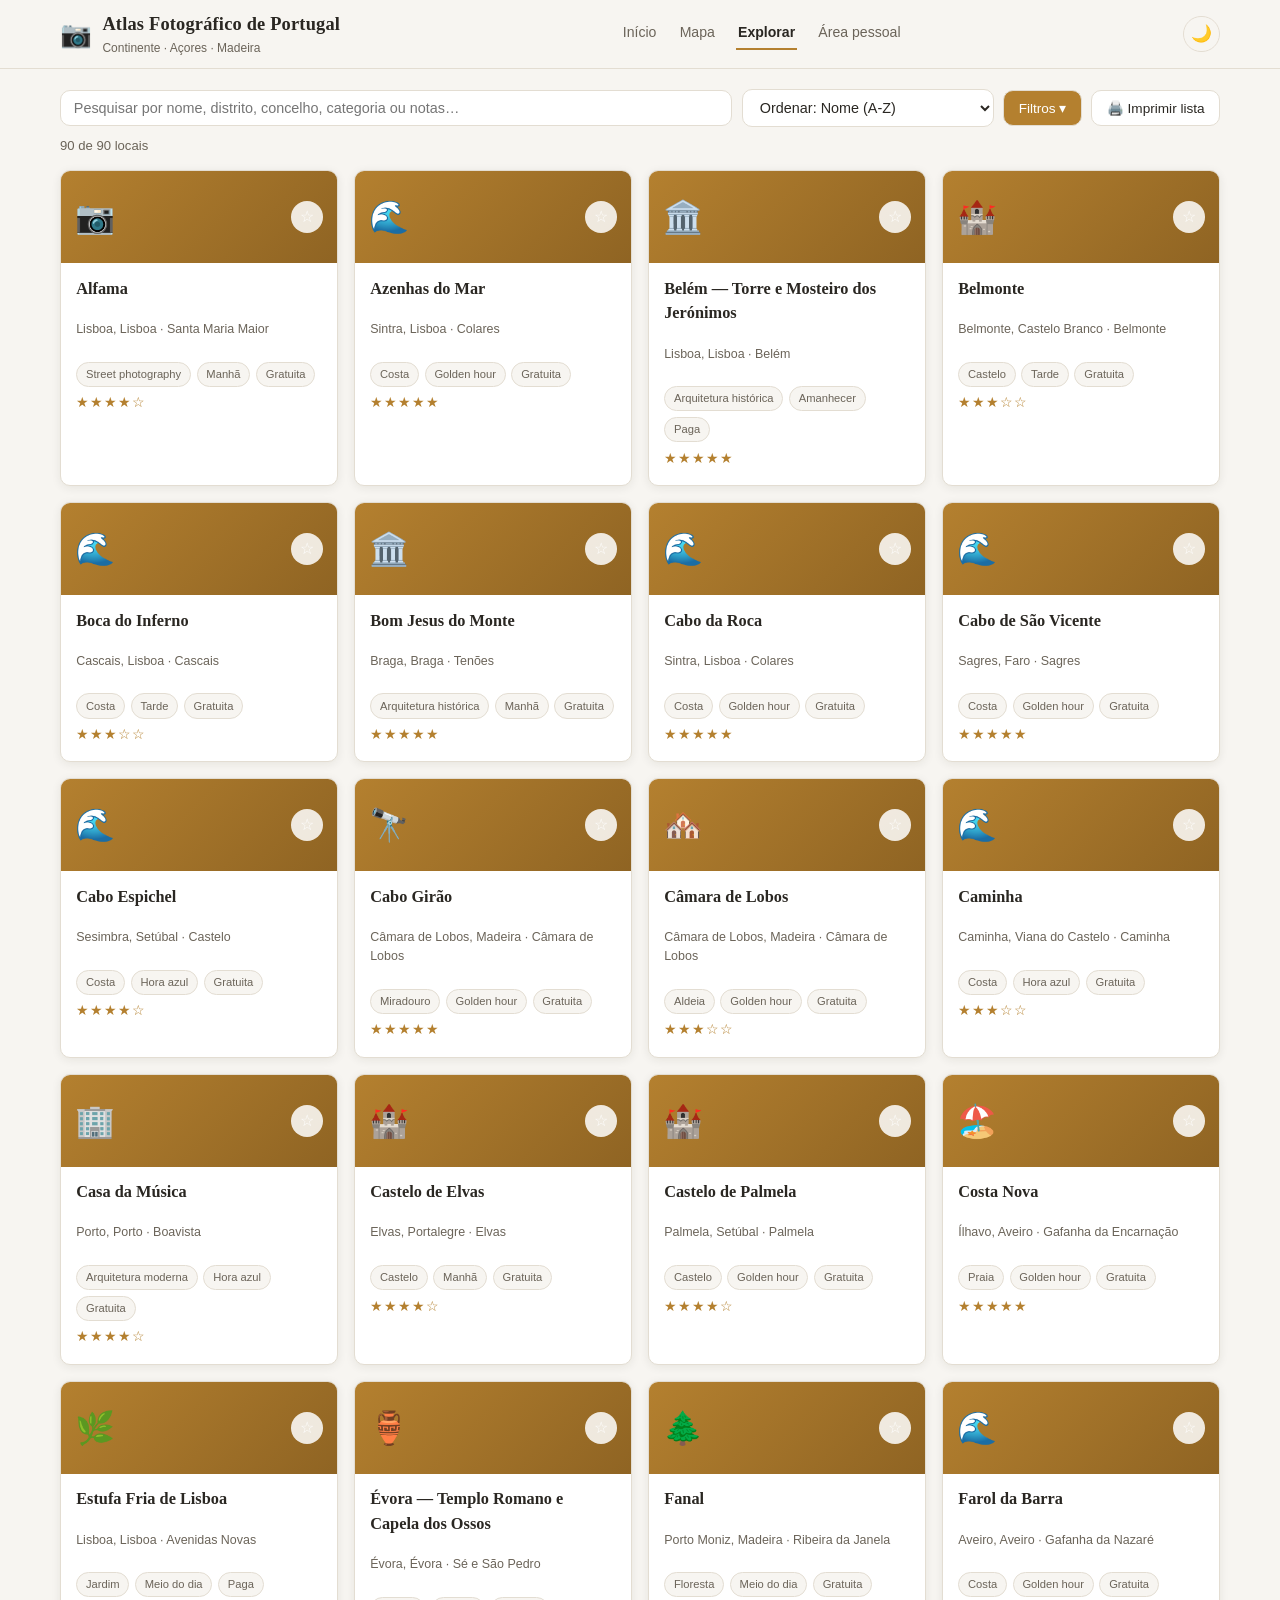
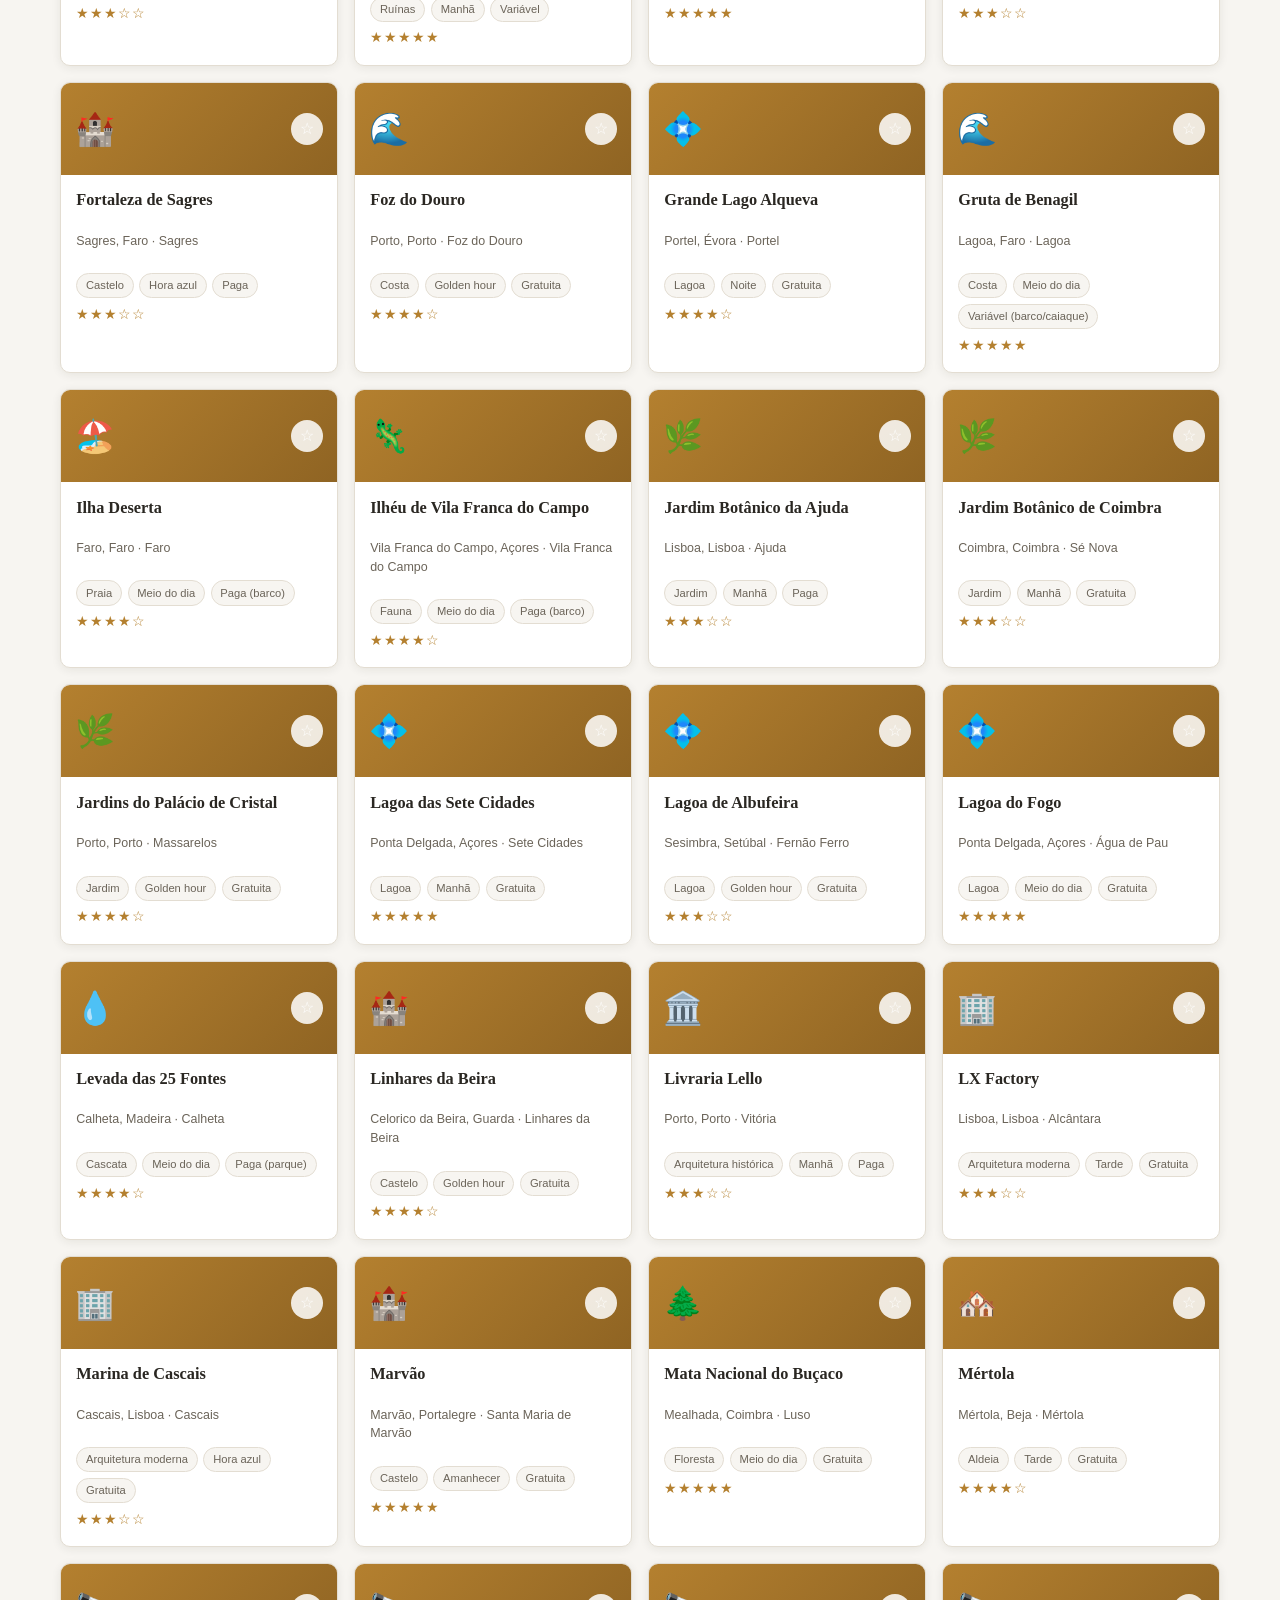
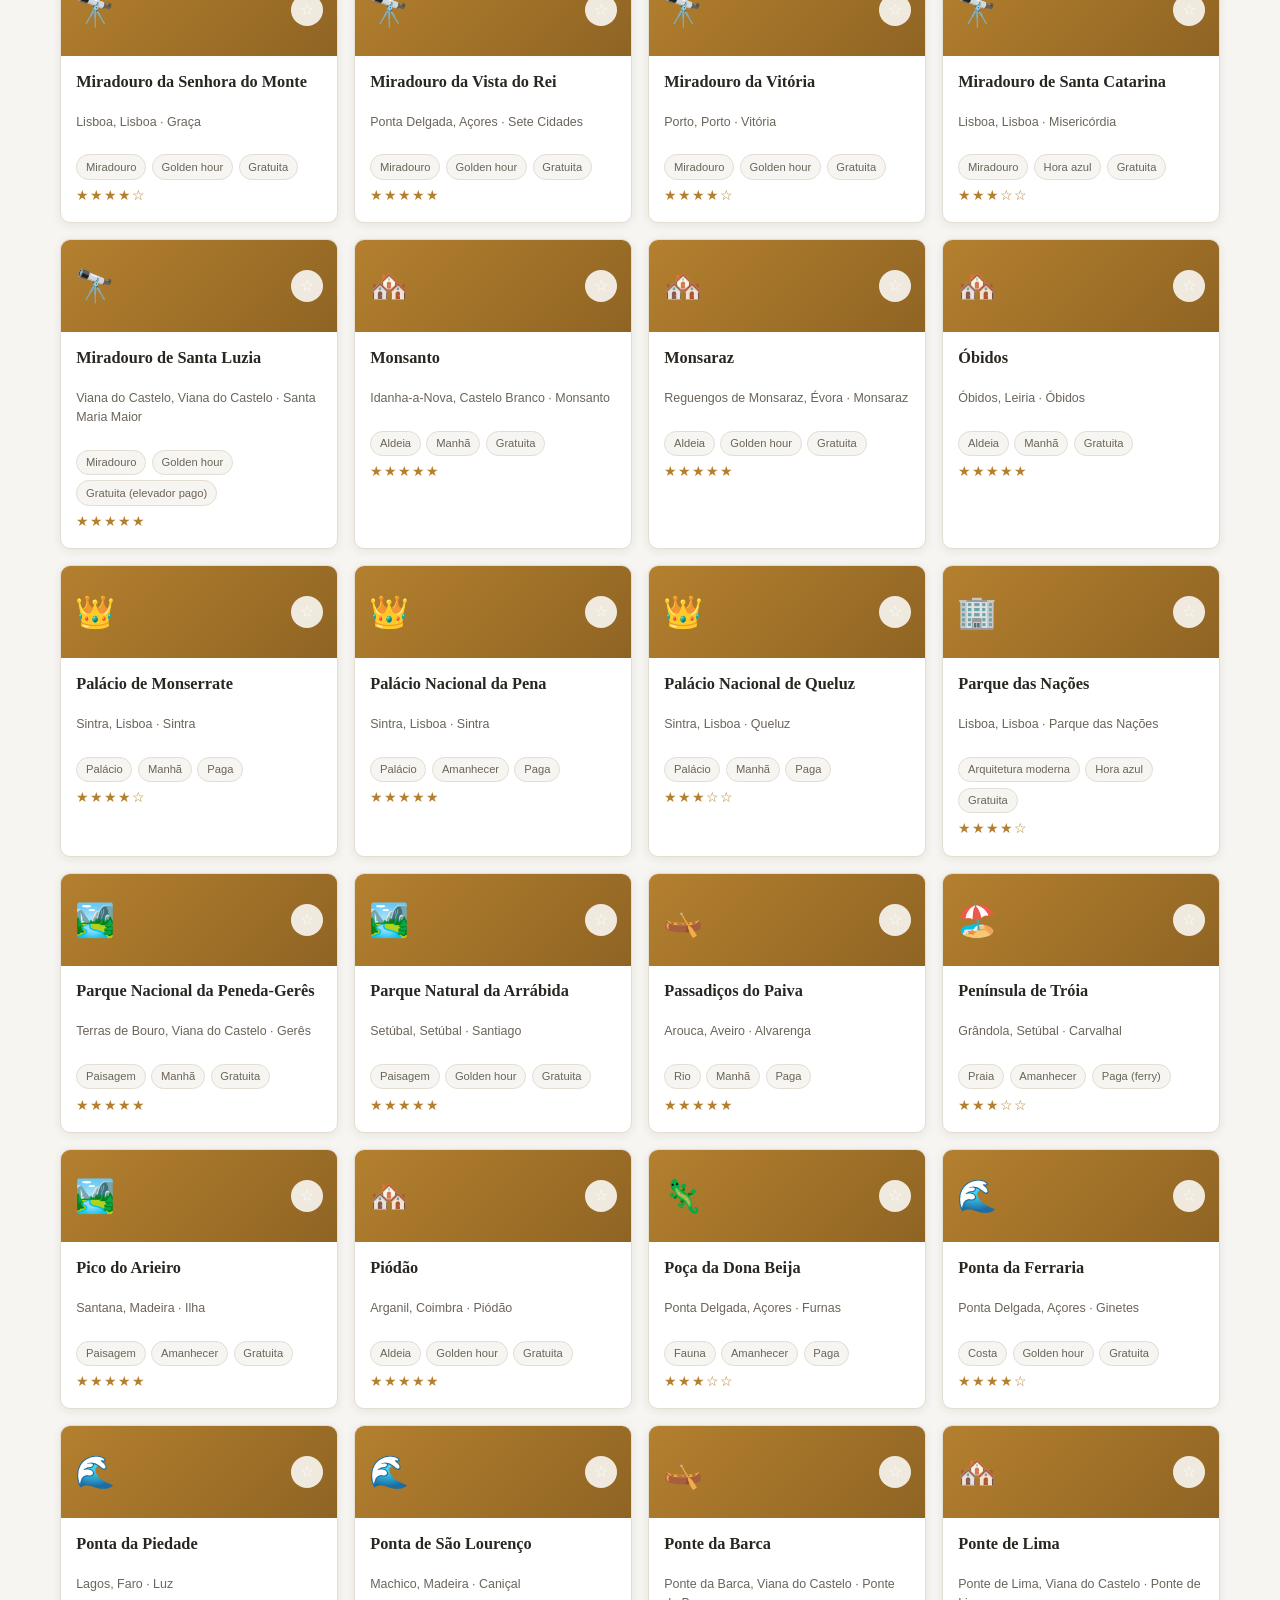
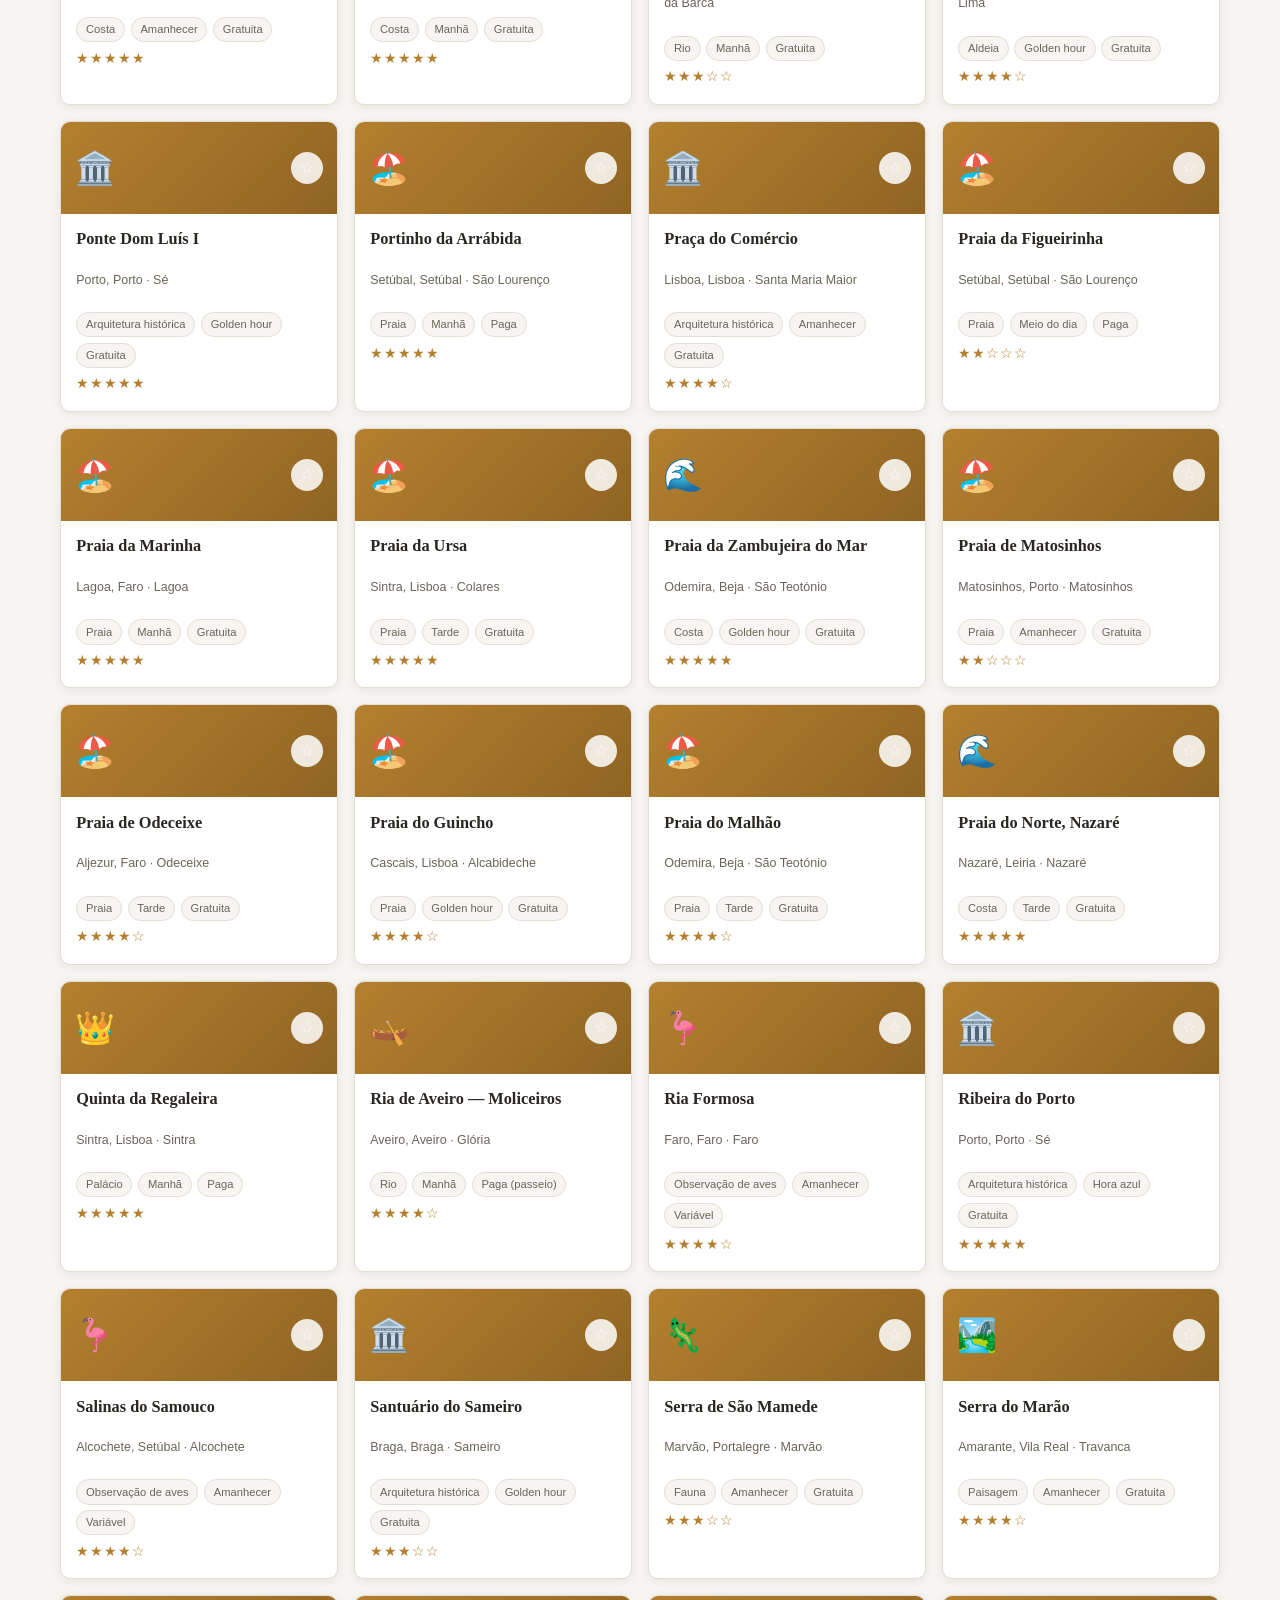
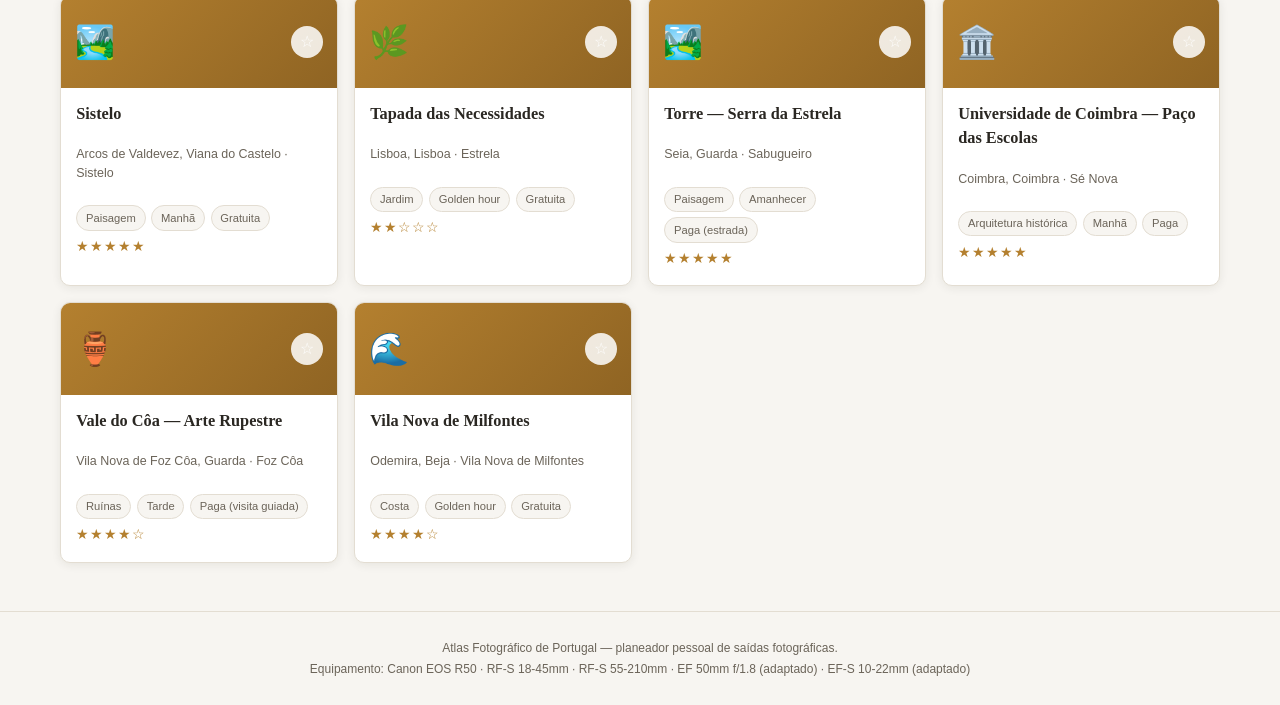
==== explorar.html @ fb4b8c96 "Criar Atlas Fotográfico de Portugal Site estático (HTML/CSS/JS puro) para planear saídas fotográfica" ====
<!DOCTYPE html>
<html lang="pt-PT" data-theme="light">
<head>
<meta charset="UTF-8">
<meta name="viewport" content="width=device-width, initial-scale=1.0">
<title>Atlas Fotográfico de Portugal — Explorar</title>
<link rel="stylesheet" href="styles.css">
</head>
<body>

<a class="skip-link" href="#conteudo">Saltar para o conteúdo</a>

<header class="top-bar">
  <div class="top-bar__inner">
    <a class="brand" href="index.html">
      <span class="brand__icon" aria-hidden="true">📷</span>
      <div class="brand__text">
        <h1>Atlas Fotográfico de Portugal</h1>
        <p>Continente · Açores · Madeira</p>
      </div>
    </a>
    <nav class="main-nav" id="main-nav" aria-label="Navegação principal">
      <a href="index.html">Início</a>
      <a href="mapa.html">Mapa</a>
      <a href="explorar.html" class="is-current">Explorar</a>
      <a href="pessoal.html">Área pessoal</a>
    </nav>
    <div class="top-bar__actions">
      <button id="btn-theme" class="icon-btn" type="button" title="Alternar modo claro/escuro" aria-label="Alternar modo claro/escuro">🌙</button>
      <button id="btn-menu" class="icon-btn hide-desktop" type="button" title="Abrir menu" aria-label="Abrir menu" aria-expanded="false" aria-controls="main-nav">☰</button>
    </div>
  </div>
</header>

<main id="conteudo">
  <section class="toolbar" aria-label="Pesquisa e filtros">
    <div class="toolbar__row">
      <input type="search" id="search-input" class="search-input" placeholder="Pesquisar por nome, distrito, concelho, categoria ou notas…" aria-label="Pesquisar locais">
      <select id="sort-select" class="select" aria-label="Ordenar por">
        <option value="nome">Ordenar: Nome (A-Z)</option>
        <option value="rating">Ordenar: Rating pessoal</option>
        <option value="distrito">Ordenar: Distrito</option>
        <option value="categoria">Ordenar: Categoria</option>
        <option value="interesse">Ordenar: Interesse fotográfico</option>
        <option value="naoVisitados">Ordenar: Não visitados primeiro</option>
      </select>
      <button id="btn-toggle-filters" class="btn" type="button" aria-expanded="false" aria-controls="filters-panel">Filtros ▾</button>
      <button id="btn-print" class="btn btn--ghost" type="button">🖨️ Imprimir lista</button>
    </div>
    <div class="filters-panel" id="filters-panel" hidden></div>
  </section>

  <p class="results-count" id="results-count" aria-live="polite"></p>

  <section class="locations-grid" id="locations-grid" aria-label="Lista de locais fotográficos"></section>
  <p class="empty-state" id="empty-state" hidden>Nenhum local encontrado com os filtros atuais.</p>

  <div id="print-view">
    <h1>Atlas Fotográfico de Portugal — Lista filtrada</h1>
    <table>
      <thead>
        <tr><th>Nome</th><th>Distrito</th><th>Concelho</th><th>Categoria</th><th>Melhor hora</th><th>Interesse</th><th>Visitado</th></tr>
      </thead>
      <tbody id="print-view-body"></tbody>
    </table>
  </div>
</main>

<footer class="site-footer">
  <p>Atlas Fotográfico de Portugal — planeador pessoal de saídas fotográficas.</p>
  <p>Equipamento: Canon EOS R50 · RF-S 18-45mm · RF-S 55-210mm · EF 50mm f/1.8 (adaptado) · EF-S 10-22mm (adaptado)</p>
</footer>

<script src="core.js"></script>
<script src="explorar.js"></script>
</body>
</html>
---- styles.css ----
/* ==========================================================================
   Atlas Fotográfico de Portugal — folha de estilos
   ========================================================================== */

:root {
  --bg: #f7f5f1;
  --bg-alt: #ffffff;
  --text: #2a2722;
  --text-muted: #6b6459;
  --border: #e3ddd2;
  --accent: #b4802f;
  --accent-dark: #8f6423;
  --accent-contrast: #ffffff;
  --danger: #a4402f;
  --shadow: 0 2px 10px rgba(40, 32, 15, 0.08);
  --shadow-lg: 0 12px 32px rgba(40, 32, 15, 0.18);
  --radius: 10px;
  --font-body: -apple-system, BlinkMacSystemFont, "Segoe UI", Roboto, Helvetica, Arial, sans-serif;
  --font-heading: Georgia, "Times New Roman", serif;
}

[data-theme="dark"] {
  --bg: #17150f;
  --bg-alt: #221f18;
  --text: #ece7db;
  --text-muted: #a99f8b;
  --border: #35301f;
  --accent: #d6a24a;
  --accent-dark: #e8b862;
  --accent-contrast: #17150f;
  --danger: #d97a63;
  --shadow: 0 2px 10px rgba(0, 0, 0, 0.35);
  --shadow-lg: 0 16px 40px rgba(0, 0, 0, 0.5);
}

* { box-sizing: border-box; }

html, body {
  margin: 0;
  padding: 0;
}

body {
  background: var(--bg);
  color: var(--text);
  font-family: var(--font-body);
  line-height: 1.5;
  -webkit-font-smoothing: antialiased;
}

h1, h2, h3 { font-family: var(--font-heading); font-weight: 600; margin: 0; }

.skip-link {
  position: absolute;
  left: -9999px;
  top: 0;
  background: var(--accent);
  color: var(--accent-contrast);
  padding: 0.6rem 1rem;
  z-index: 1000;
}
.skip-link:focus { left: 0; }

/* ---------- Top bar ---------- */
.top-bar {
  position: sticky;
  top: 0;
  z-index: 50;
  background: rgba(247, 245, 241, 0.92);
  backdrop-filter: saturate(180%) blur(8px);
  border-bottom: 1px solid var(--border);
}
[data-theme="dark"] .top-bar { background: rgba(23, 21, 15, 0.92); }

.top-bar__inner {
  max-width: 1200px;
  margin: 0 auto;
  padding: 0.7rem 1.25rem;
  display: flex;
  align-items: center;
  justify-content: space-between;
  gap: 1rem;
}

.brand { display: flex; align-items: center; gap: 0.65rem; text-decoration: none; color: inherit; }
.brand__icon { font-size: 1.6rem; }
.brand__text h1 { font-size: 1.15rem; letter-spacing: 0.01em; }
.brand__text p { margin: 0; font-size: 0.75rem; color: var(--text-muted); }

.main-nav { display: flex; align-items: center; gap: 1.25rem; }
.main-nav a {
  font-size: 0.88rem;
  color: var(--text-muted);
  text-decoration: none;
  padding: 0.3rem 0.1rem;
  border-bottom: 2px solid transparent;
}
.main-nav a:hover { color: var(--text); }
.main-nav a.is-current { color: var(--text); font-weight: 600; border-bottom-color: var(--accent); }

.top-bar__actions { display: flex; align-items: center; gap: 0.5rem; }

.icon-btn {
  background: transparent;
  border: 1px solid var(--border);
  border-radius: 50%;
  width: 2.3rem;
  height: 2.3rem;
  font-size: 1.05rem;
  cursor: pointer;
  display: inline-flex;
  align-items: center;
  justify-content: center;
  color: var(--text);
  transition: background 0.15s ease, transform 0.1s ease;
}
.icon-btn:hover { background: var(--bg-alt); }
.icon-btn:active { transform: scale(0.94); }

/* ---------- Layout ---------- */
main {
  max-width: 1200px;
  margin: 0 auto;
  padding: 1.25rem 1.25rem 3rem;
}

/* ---------- Dashboard ---------- */
.dashboard { margin-bottom: 1.75rem; }

.stat-cards {
  display: grid;
  grid-template-columns: repeat(4, 1fr);
  gap: 0.9rem;
  margin-bottom: 1rem;
}

.stat-card {
  background: var(--bg-alt);
  border: 1px solid var(--border);
  border-radius: var(--radius);
  box-shadow: var(--shadow);
  padding: 1rem 1.1rem;
  display: flex;
  flex-direction: column;
  gap: 0.2rem;
}
.stat-card__value { font-family: var(--font-heading); font-size: 1.9rem; color: var(--accent); line-height: 1; }
.stat-card__label { font-size: 0.8rem; color: var(--text-muted); }

.stat-card--progress .progress-bar {
  margin-top: 0.4rem;
  height: 6px;
  border-radius: 4px;
  background: var(--border);
  overflow: hidden;
}
.progress-bar__fill {
  height: 100%;
  background: var(--accent);
  width: 0%;
  transition: width 0.3s ease;
}

.breakdown-grid {
  display: grid;
  grid-template-columns: 1fr 1fr;
  gap: 0.9rem;
}

.breakdown {
  background: var(--bg-alt);
  border: 1px solid var(--border);
  border-radius: var(--radius);
  box-shadow: var(--shadow);
  padding: 1rem 1.1rem;
}
.breakdown h2 { font-size: 0.95rem; margin-bottom: 0.6rem; }
.breakdown__list {
  list-style: none;
  margin: 0;
  padding: 0;
  display: flex;
  flex-wrap: wrap;
  gap: 0.4rem;
}
.breakdown__list li {
  font-size: 0.78rem;
  background: var(--bg);
  border: 1px solid var(--border);
  border-radius: 999px;
  padding: 0.25rem 0.65rem;
  color: var(--text-muted);
}
.breakdown__list li strong { color: var(--text); }

/* ---------- Toolbar ---------- */
.toolbar { margin-bottom: 0.5rem; }

.toolbar__row {
  display: flex;
  flex-wrap: wrap;
  gap: 0.6rem;
  margin-bottom: 0.6rem;
  align-items: center;
}

.search-input, .select {
  font-family: var(--font-body);
  font-size: 0.9rem;
  padding: 0.55rem 0.8rem;
  border: 1px solid var(--border);
  border-radius: var(--radius);
  background: var(--bg-alt);
  color: var(--text);
}
.search-input { flex: 1 1 260px; min-width: 200px; }
.select { flex: 0 1 auto; }

.btn {
  font-family: var(--font-body);
  font-size: 0.85rem;
  padding: 0.55rem 0.9rem;
  border-radius: var(--radius);
  border: 1px solid var(--border);
  background: var(--accent);
  color: var(--accent-contrast);
  cursor: pointer;
  white-space: nowrap;
  transition: filter 0.15s ease, transform 0.1s ease;
}
.btn:hover { filter: brightness(1.06); }
.btn:active { transform: scale(0.98); }

.btn--ghost {
  background: var(--bg-alt);
  color: var(--text);
}
.btn--danger {
  background: var(--bg-alt);
  color: var(--danger);
  border-color: var(--danger);
}
.btn.is-active {
  background: var(--accent);
  color: var(--accent-contrast);
  border-color: var(--accent-dark);
}

.file-btn { display: inline-flex; align-items: center; }

.filters-panel[hidden] {
  display: none;
}

.filters-panel {
  display: grid;
  grid-template-columns: repeat(auto-fill, minmax(180px, 1fr));
  gap: 0.7rem;
  background: var(--bg-alt);
  border: 1px solid var(--border);
  border-radius: var(--radius);
  padding: 1rem;
  margin-bottom: 0.75rem;
  box-shadow: var(--shadow);
}

.filter-field { display: flex; flex-direction: column; gap: 0.3rem; }
.filter-field label { font-size: 0.72rem; color: var(--text-muted); text-transform: uppercase; letter-spacing: 0.03em; }
.filter-field select { width: 100%; }
.filter-field--checkbox { justify-content: flex-end; }
.filter-field--checkbox label { display: flex; align-items: center; gap: 0.4rem; text-transform: none; font-size: 0.85rem; color: var(--text); }
.filter-field--action { justify-content: flex-end; }

.results-count {
  font-size: 0.82rem;
  color: var(--text-muted);
  margin: 0.4rem 0 0.9rem;
}

/* ---------- Grid de locais ---------- */
.locations-grid {
  display: grid;
  grid-template-columns: repeat(auto-fill, minmax(270px, 1fr));
  gap: 1rem;
}

.location-card {
  background: var(--bg-alt);
  border: 1px solid var(--border);
  border-radius: var(--radius);
  box-shadow: var(--shadow);
  overflow: hidden;
  display: flex;
  flex-direction: column;
  transition: transform 0.15s ease, box-shadow 0.15s ease;
}
.location-card:hover { transform: translateY(-3px); box-shadow: var(--shadow-lg); }

.location-card__link {
  display: flex;
  flex-direction: column;
  flex: 1;
  color: inherit;
  text-decoration: none;
}

.locations-grid--single { grid-template-columns: minmax(270px, 360px); }

.location-card__banner {
  height: 92px;
  display: flex;
  align-items: center;
  justify-content: space-between;
  padding: 0.7rem 0.9rem;
  font-size: 2rem;
  background: linear-gradient(135deg, var(--accent) 0%, var(--accent-dark) 100%);
  color: #fff;
  position: relative;
}
.location-card__toggle {
  background: rgba(255,255,255,0.85);
  border: none;
  border-radius: 50%;
  width: 2rem;
  height: 2rem;
  font-size: 1rem;
  cursor: pointer;
  display: flex;
  align-items: center;
  justify-content: center;
}
.location-card__toggle.is-active { background: #fff; }

.location-card__body { padding: 0.85rem 0.95rem 1rem; display: flex; flex-direction: column; gap: 0.4rem; flex: 1; }
.location-card__title { font-size: 1.02rem; font-family: var(--font-heading); }
.location-card__place { font-size: 0.78rem; color: var(--text-muted); }

.badge-row { display: flex; flex-wrap: wrap; gap: 0.35rem; margin-top: 0.25rem; }
.badge {
  font-size: 0.7rem;
  padding: 0.2rem 0.55rem;
  border-radius: 999px;
  background: var(--bg);
  border: 1px solid var(--border);
  color: var(--text-muted);
}
.badge--visited { color: #2f7a4d; border-color: #2f7a4d55; }

.stars { color: var(--accent); letter-spacing: 1px; font-size: 0.85rem; }

.empty-state {
  text-align: center;
  color: var(--text-muted);
  padding: 3rem 1rem;
  font-size: 0.95rem;
}

/* ---------- Footer ---------- */
.site-footer {
  border-top: 1px solid var(--border);
  padding: 1.5rem 1.25rem;
  text-align: center;
  font-size: 0.75rem;
  color: var(--text-muted);
}
.site-footer p { margin: 0.2rem 0; }

/* ---------- Página de local ---------- */
.back-link {
  display: inline-block;
  margin-bottom: 1rem;
  font-size: 0.85rem;
  color: var(--text-muted);
  text-decoration: none;
}
.back-link:hover { color: var(--text); }

.local-page {
  max-width: 720px;
  margin: 0 auto;
  background: var(--bg-alt);
  border: 1px solid var(--border);
  border-radius: var(--radius);
  box-shadow: var(--shadow);
  padding: 1.5rem 1.6rem 1.8rem;
}

#mini-map {
  height: 260px;
  border-radius: var(--radius);
  overflow: hidden;
  border: 1px solid var(--border);
}

.detail-header__banner {
  height: 110px;
  border-radius: var(--radius);
  background: linear-gradient(135deg, var(--accent) 0%, var(--accent-dark) 100%);
  display: flex;
  align-items: center;
  justify-content: center;
  font-size: 2.6rem;
  color: #fff;
  margin-bottom: 1rem;
}

.detail-title { font-size: 1.4rem; margin-bottom: 0.15rem; }
.detail-subtitle { color: var(--text-muted); font-size: 0.85rem; margin-bottom: 0.75rem; }

.detail-actions { display: flex; flex-wrap: wrap; gap: 0.5rem; margin: 0.75rem 0 1.1rem; }

.detail-section { margin-bottom: 1.1rem; }
.detail-section h3 {
  font-size: 0.72rem;
  text-transform: uppercase;
  letter-spacing: 0.05em;
  color: var(--text-muted);
  margin-bottom: 0.35rem;
}
.detail-section p { margin: 0; font-size: 0.92rem; }

.detail-grid {
  display: grid;
  grid-template-columns: 1fr 1fr;
  gap: 0.6rem 1rem;
}
.detail-grid .detail-item { font-size: 0.85rem; }
.detail-grid .detail-item span { display: block; color: var(--text-muted); font-size: 0.7rem; text-transform: uppercase; letter-spacing: 0.04em; }

.rating-picker { display: inline-flex; gap: 0.15rem; font-size: 1.3rem; cursor: pointer; }
.rating-picker__star { color: var(--border); }
.rating-picker__star.is-filled { color: var(--accent); }

textarea.personal-notes {
  width: 100%;
  min-height: 90px;
  font-family: var(--font-body);
  font-size: 0.88rem;
  padding: 0.6rem 0.7rem;
  border: 1px solid var(--border);
  border-radius: var(--radius);
  background: var(--bg);
  color: var(--text);
  resize: vertical;
}

.maps-link {
  display: inline-flex;
  align-items: center;
  gap: 0.35rem;
  color: var(--accent-dark);
  font-weight: 600;
  text-decoration: none;
  font-size: 0.88rem;
}
.maps-link:hover { text-decoration: underline; }

/* ---------- Sugestões (Dashboard) ---------- */
.suggestions { margin-bottom: 2rem; }
.suggestions__header {
  display: flex;
  align-items: center;
  justify-content: space-between;
  flex-wrap: wrap;
  gap: 0.6rem;
  margin-bottom: 1rem;
}
.suggestions__actions { display: flex; gap: 0.6rem; flex-wrap: wrap; }
.suggestion-block { margin-bottom: 1.5rem; }
.suggestion-block h3 {
  font-size: 0.85rem;
  text-transform: uppercase;
  letter-spacing: 0.04em;
  color: var(--text-muted);
  margin-bottom: 0.6rem;
}
.suggestion-block__meta { text-transform: none; letter-spacing: 0; font-weight: 400; }

/* ---------- Mapa ---------- */
.map-jump { display: flex; align-items: center; gap: 0.4rem; flex-wrap: wrap; }
.map-jump__label { font-size: 0.8rem; color: var(--text-muted); margin-right: 0.2rem; }

.map-wrap { position: relative; }
#map {
  height: 68vh;
  min-height: 420px;
  border-radius: var(--radius);
  border: 1px solid var(--border);
  box-shadow: var(--shadow);
}

.map-legend {
  display: flex;
  gap: 1rem;
  flex-wrap: wrap;
  font-size: 0.78rem;
  color: var(--text-muted);
  margin-top: 0.6rem;
}
.map-legend__dot {
  display: inline-block;
  width: 0.7rem;
  height: 0.7rem;
  border-radius: 50%;
  margin-right: 0.3rem;
  vertical-align: middle;
}
.map-legend__dot--default { background: var(--accent); }
.map-legend__dot--visited { background: #2f7a4d; }
.map-legend__dot--favorite { background: #c0392b; }

.map-marker {
  width: 30px;
  height: 30px;
  border-radius: 50% 50% 50% 0;
  transform: rotate(-45deg);
  background: var(--accent);
  border: 2px solid #fff;
  box-shadow: var(--shadow);
  display: flex;
  align-items: center;
  justify-content: center;
}
.map-marker span { transform: rotate(45deg); font-size: 0.9rem; }
.map-marker--visited { background: #2f7a4d; }
.map-marker--favorite { background: #c0392b; }

.map-popup { min-width: 180px; }
.map-popup p { margin: 0.2rem 0; font-size: 0.82rem; color: var(--text-muted); }
.map-popup__visited { color: #2f7a4d !important; font-weight: 600; }
.map-popup__link { display: inline-block; margin-top: 0.5rem; font-size: 0.8rem; }

/* ---------- Área pessoal ---------- */
.personal-tabs { margin-top: 0.5rem; }
.tab-buttons { display: flex; gap: 0.5rem; margin-bottom: 1rem; }
.tab-btn {
  font-family: var(--font-body);
  font-size: 0.88rem;
  padding: 0.5rem 1rem;
  border-radius: var(--radius);
  border: 1px solid var(--border);
  background: var(--bg-alt);
  color: var(--text-muted);
  cursor: pointer;
}
.tab-btn.is-active { background: var(--accent); color: var(--accent-contrast); border-color: var(--accent-dark); }

/* ---------- Utilitários ---------- */
.hide-desktop { display: none; }

/* Vista de impressão: escondida no ecrã, visível apenas ao imprimir */
#print-view { display: none; }

/* ---------- Responsivo ---------- */
@media (max-width: 900px) {
  .stat-cards { grid-template-columns: repeat(2, 1fr); }
  .breakdown-grid { grid-template-columns: 1fr; }
  .detail-grid { grid-template-columns: 1fr; }
}

@media (max-width: 640px) {
  .brand__text h1 { font-size: 1rem; }
  .brand__text p { display: none; }
  .hide-desktop { display: inline-flex; }

  .main-nav {
    display: none;
    position: absolute;
    top: 100%;
    left: 0;
    right: 0;
    flex-direction: column;
    align-items: stretch;
    gap: 0;
    background: var(--bg-alt);
    border-bottom: 1px solid var(--border);
    box-shadow: var(--shadow);
    padding: 0.5rem 1.25rem;
  }
  .main-nav.is-open { display: flex; }
  .main-nav a { padding: 0.6rem 0; border-bottom: 1px solid var(--border); }
  .main-nav a:last-child { border-bottom: none; }

  .top-bar { position: sticky; }
  .top-bar__inner { position: relative; }

  .filters-panel { grid-template-columns: 1fr 1fr; }
  .locations-grid { grid-template-columns: 1fr; }
  .stat-card__value { font-size: 1.5rem; }
  .local-page { padding: 1.1rem 1.1rem 1.4rem; }
  #map { height: 60vh; min-height: 320px; }
}

/* ---------- Impressão ---------- */
@media print {
  .top-bar, .dashboard, .toolbar, .results-count, .locations-grid,
  .empty-state, .site-footer, .skip-link, .back-link {
    display: none !important;
  }
  #print-view { display: block; }
  #print-view h1 { font-family: var(--font-heading); font-size: 1.3rem; margin-bottom: 0.75rem; }
  #print-view table { width: 100%; border-collapse: collapse; font-size: 0.75rem; }
  #print-view th, #print-view td { border: 1px solid #999; padding: 0.3rem 0.5rem; text-align: left; }
  body { background: #fff; color: #000; }
}
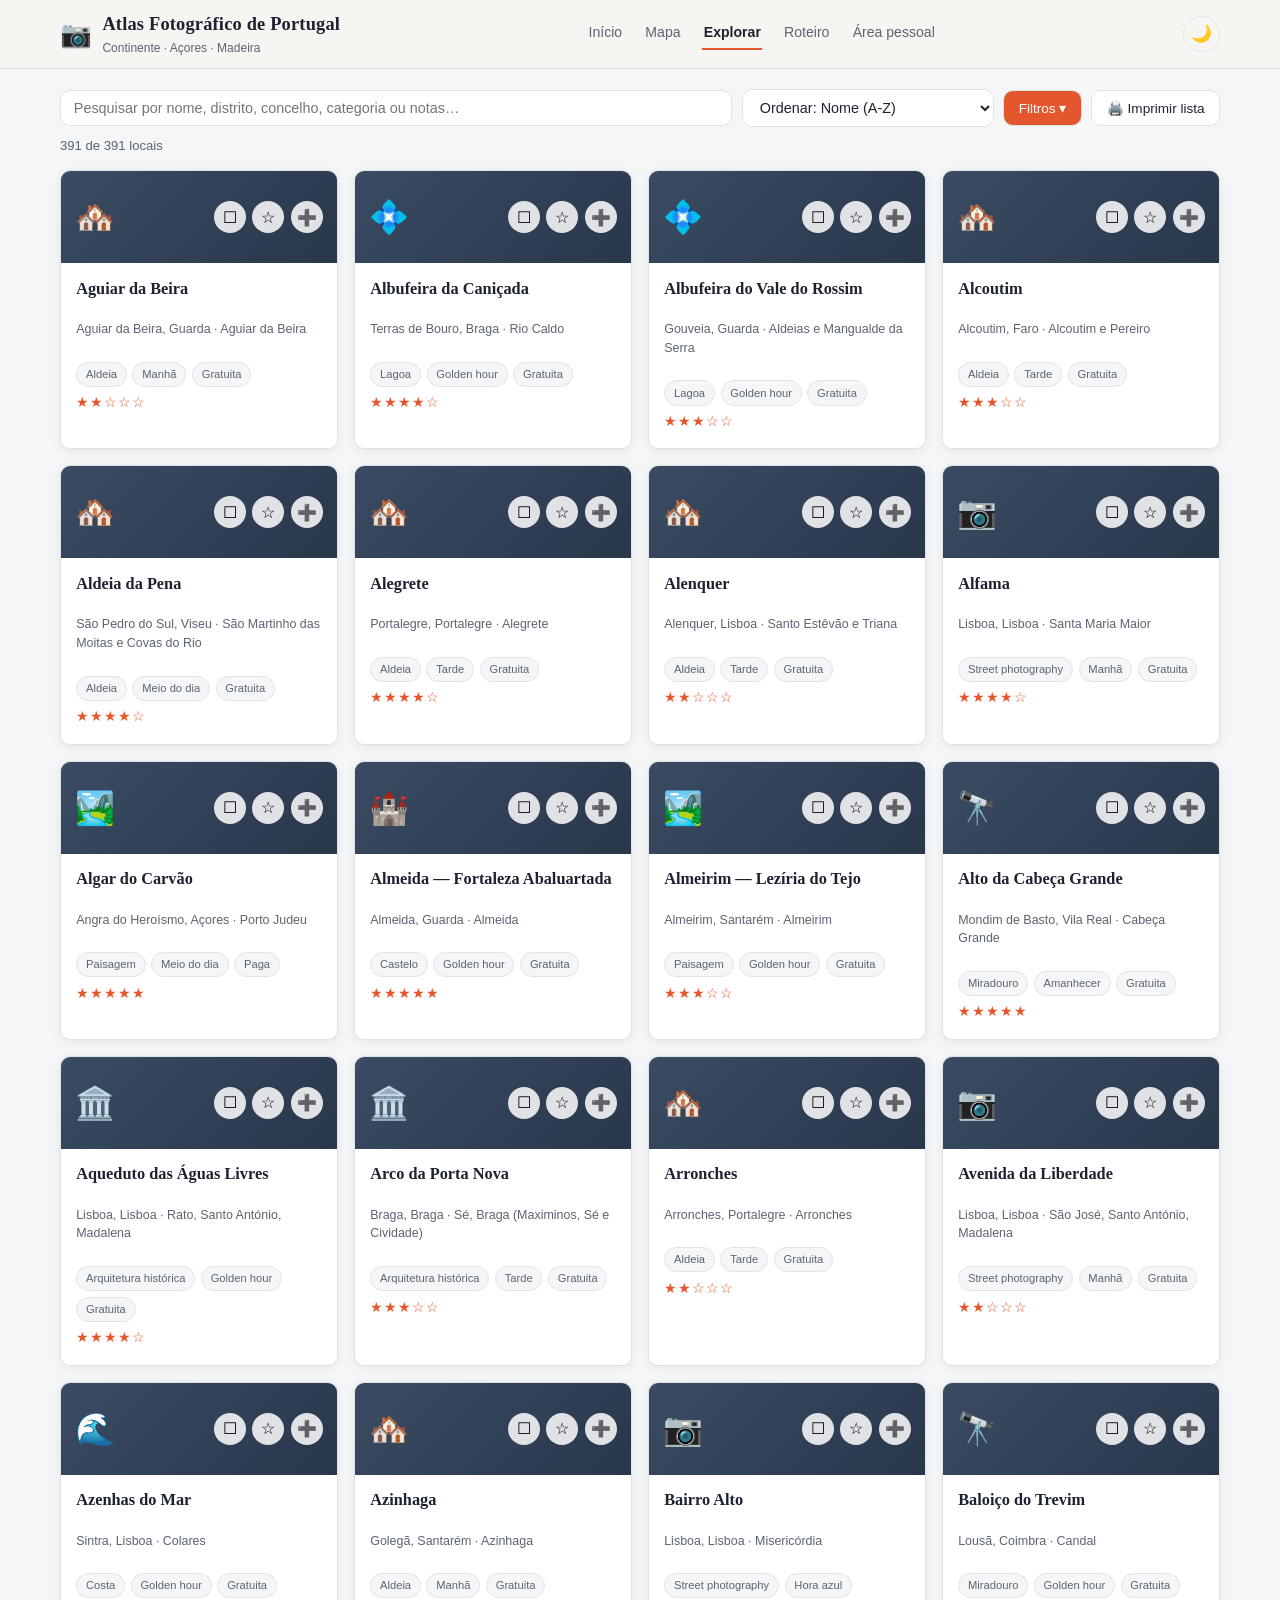
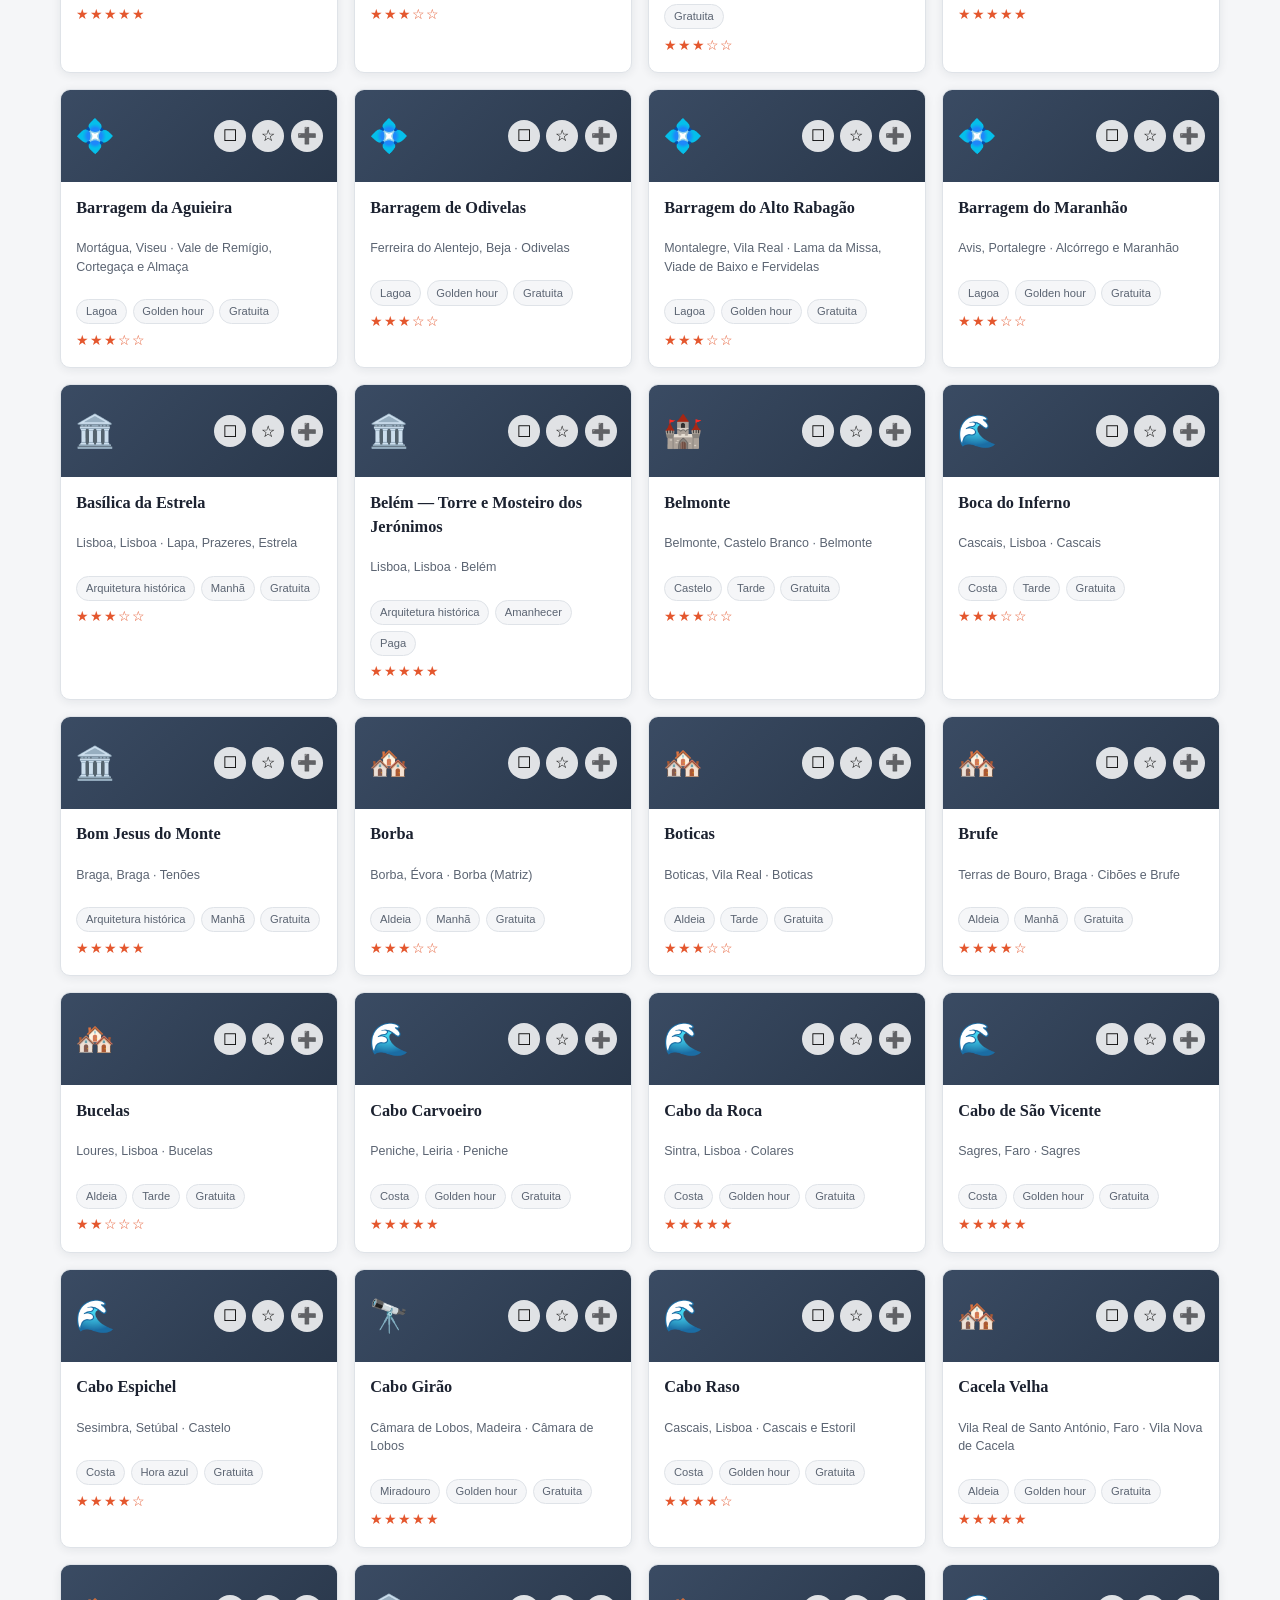
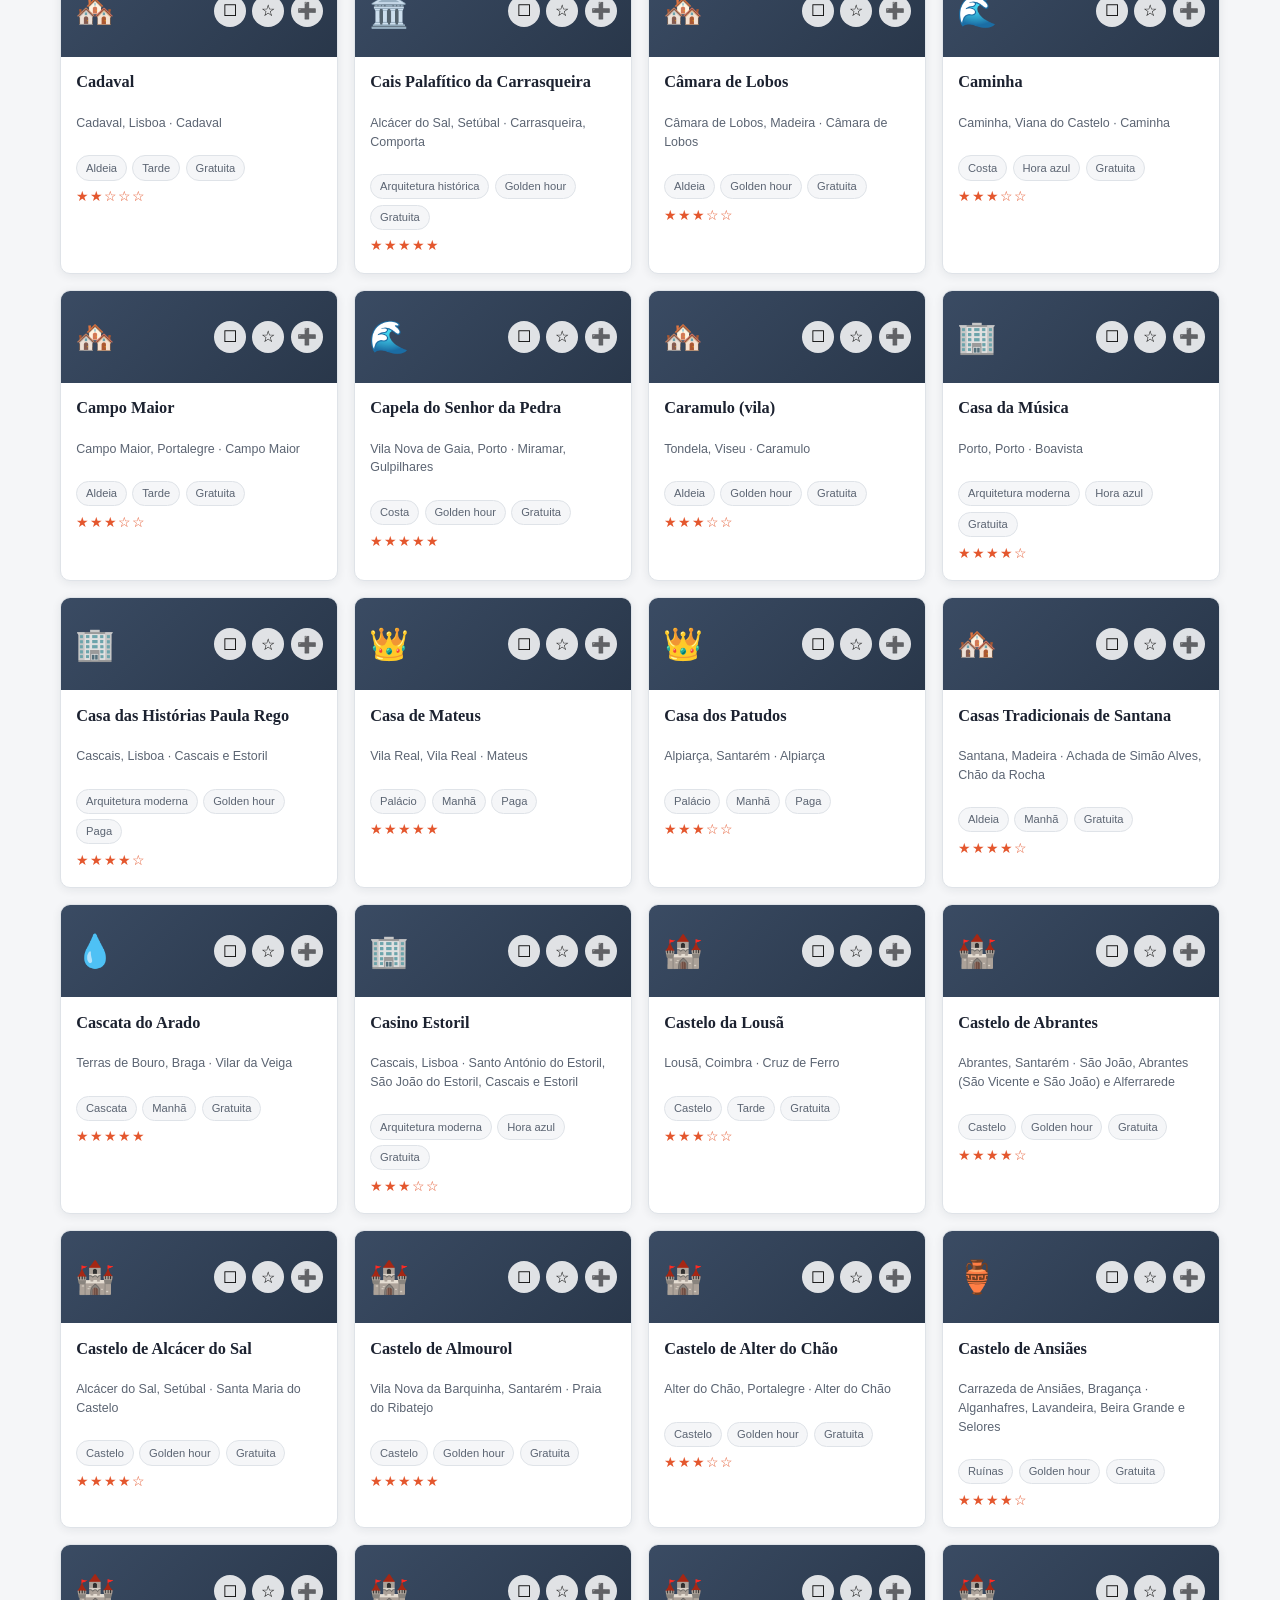
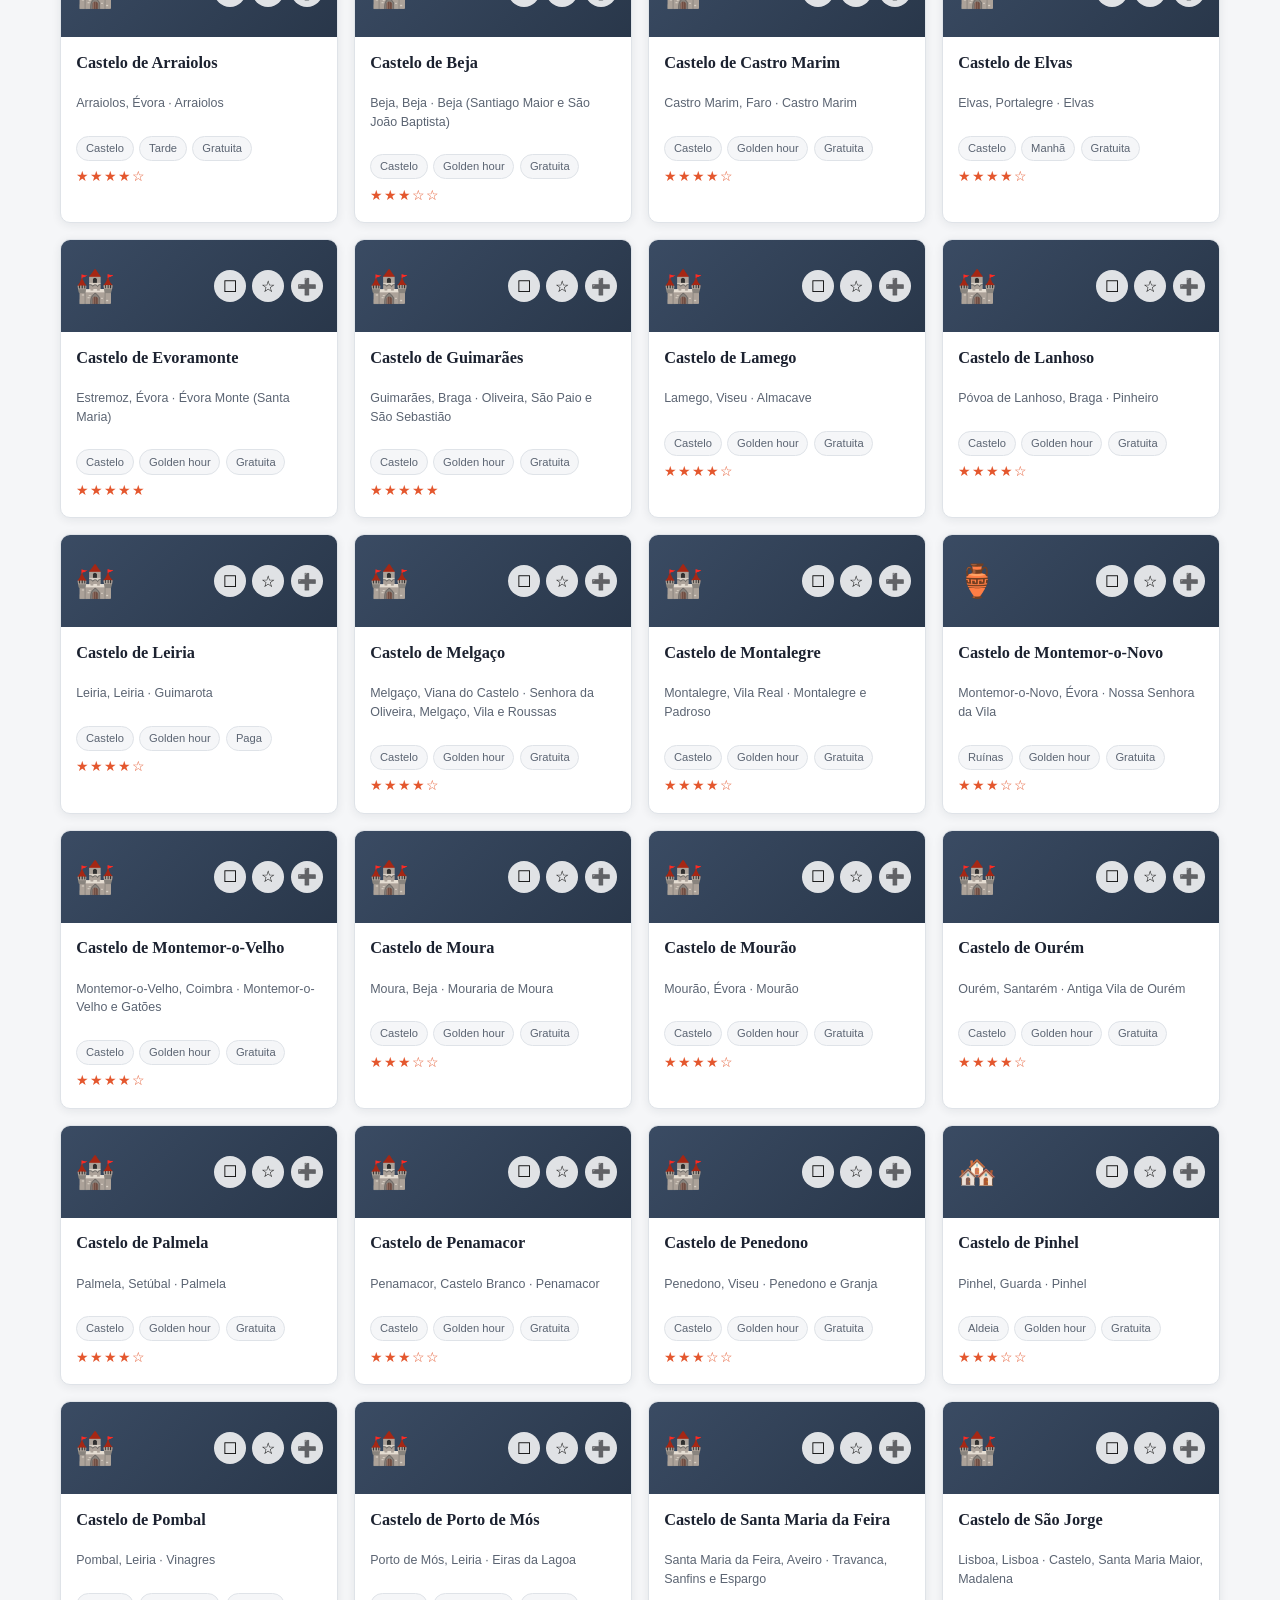
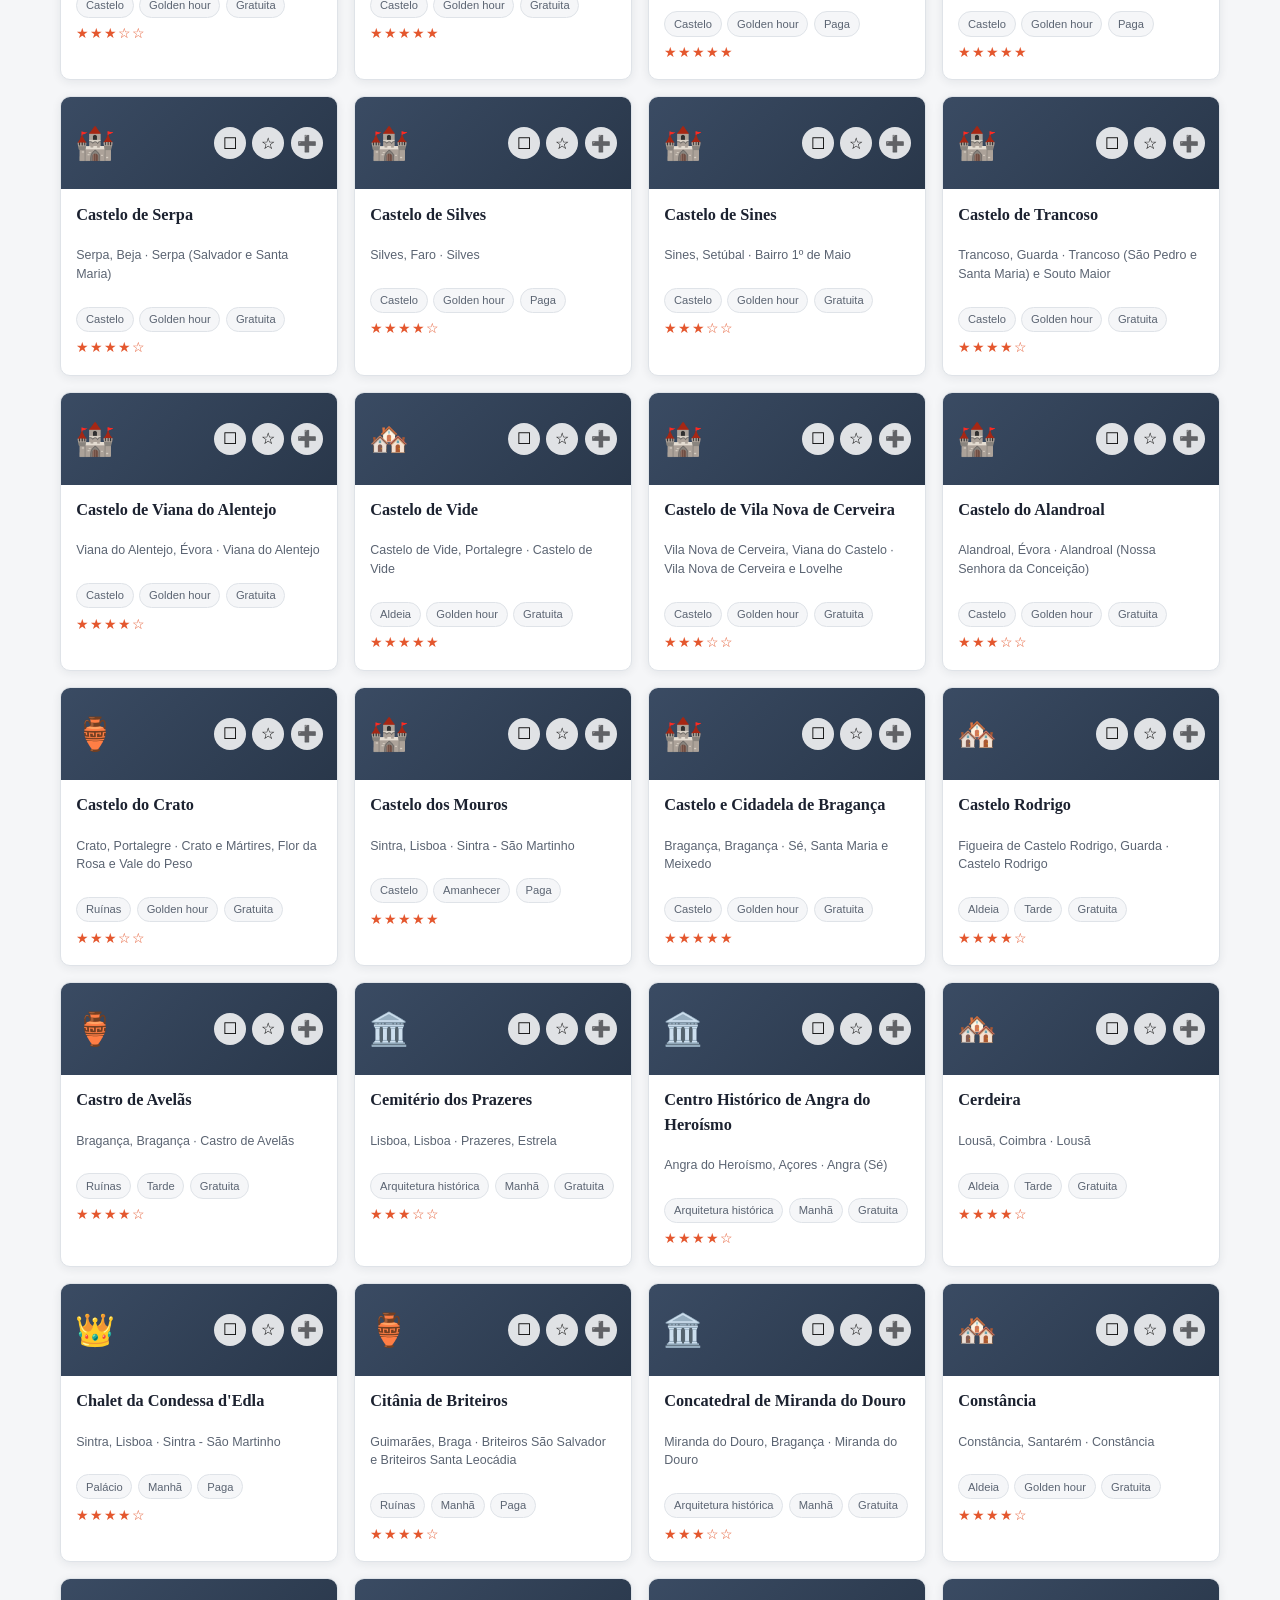
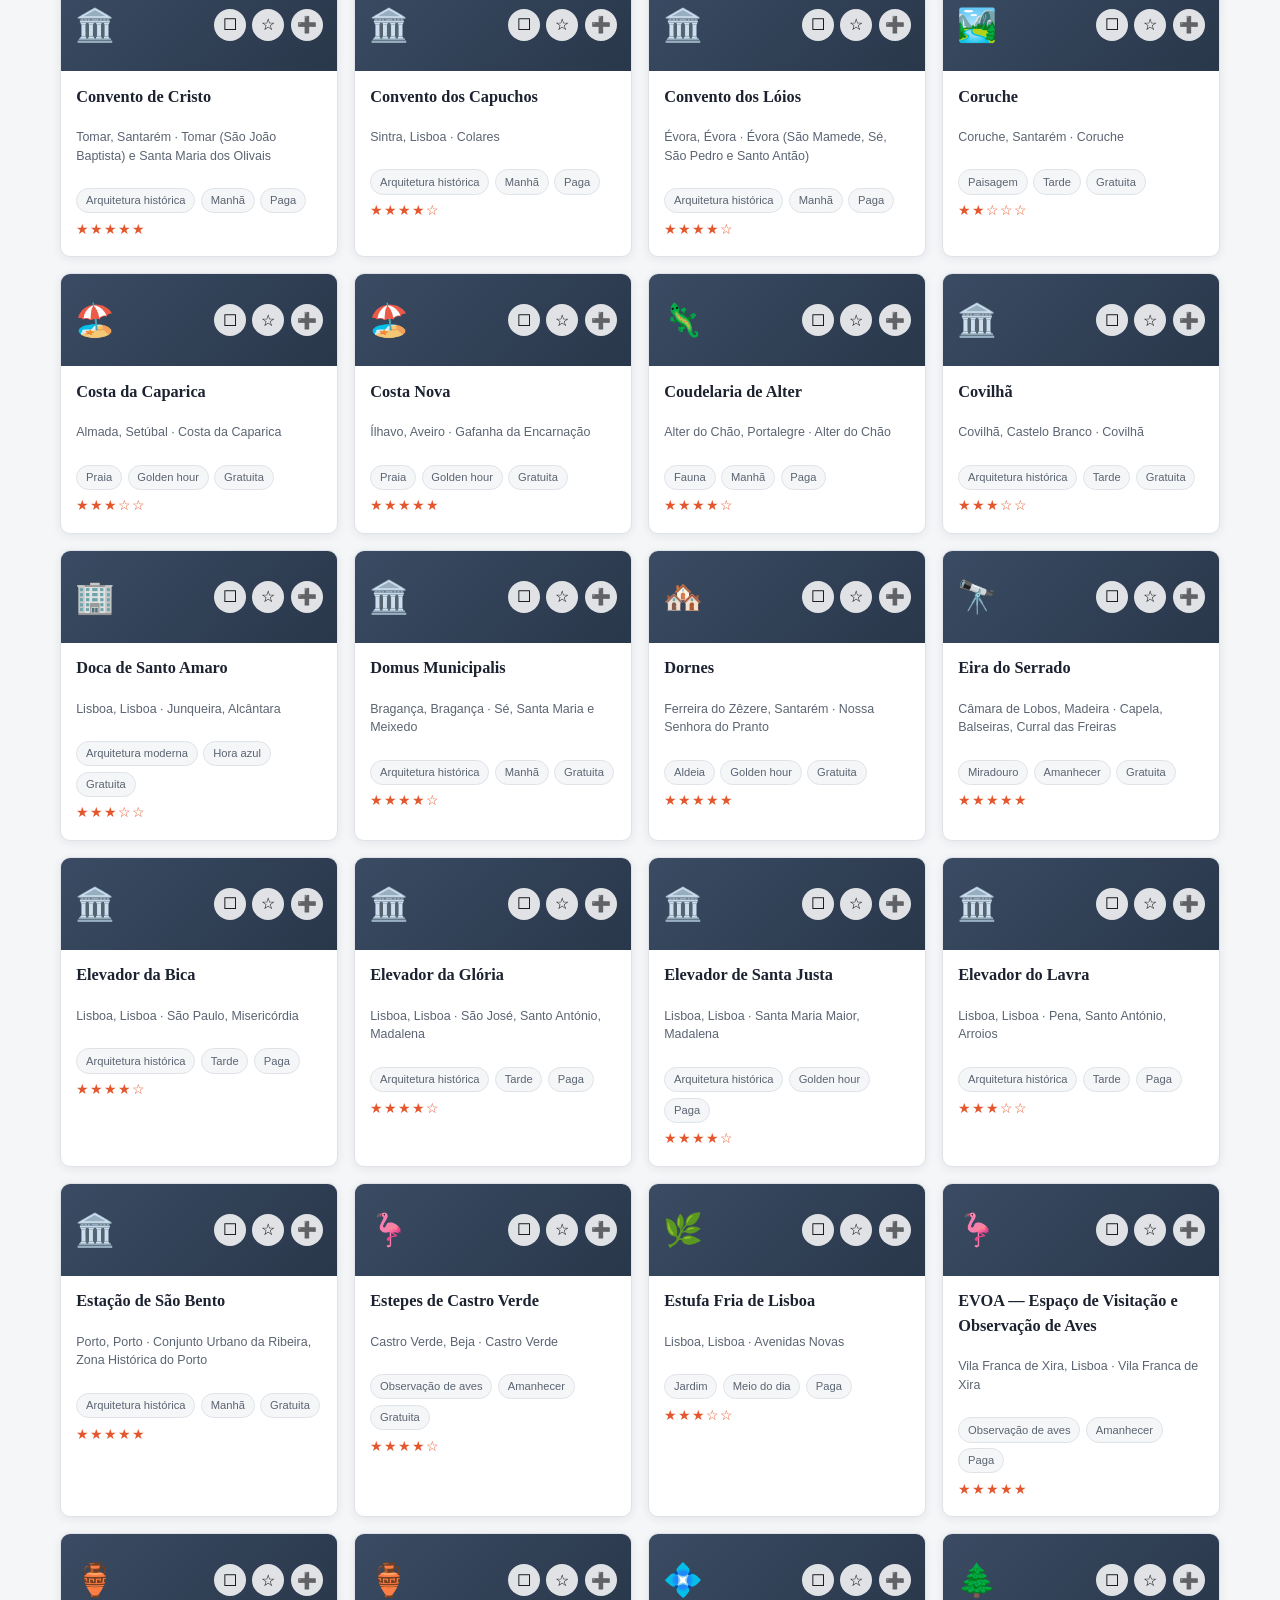
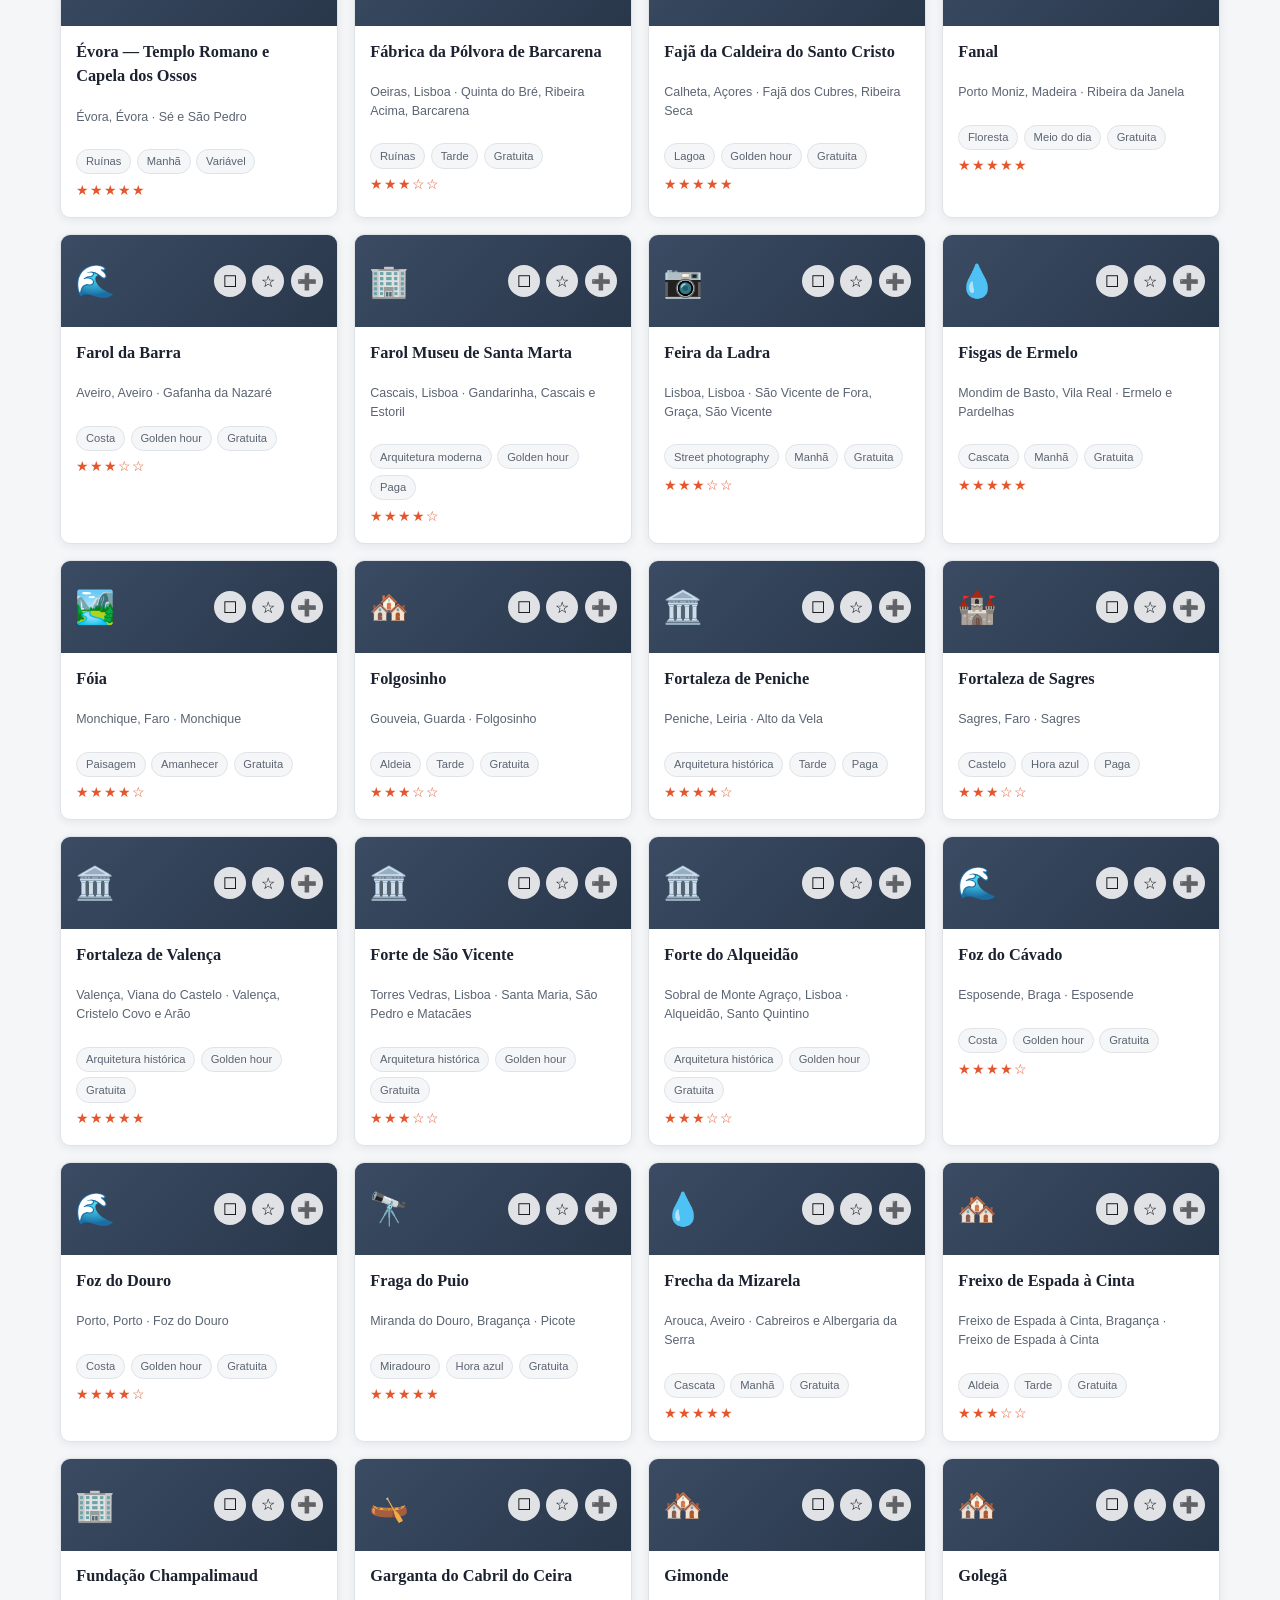
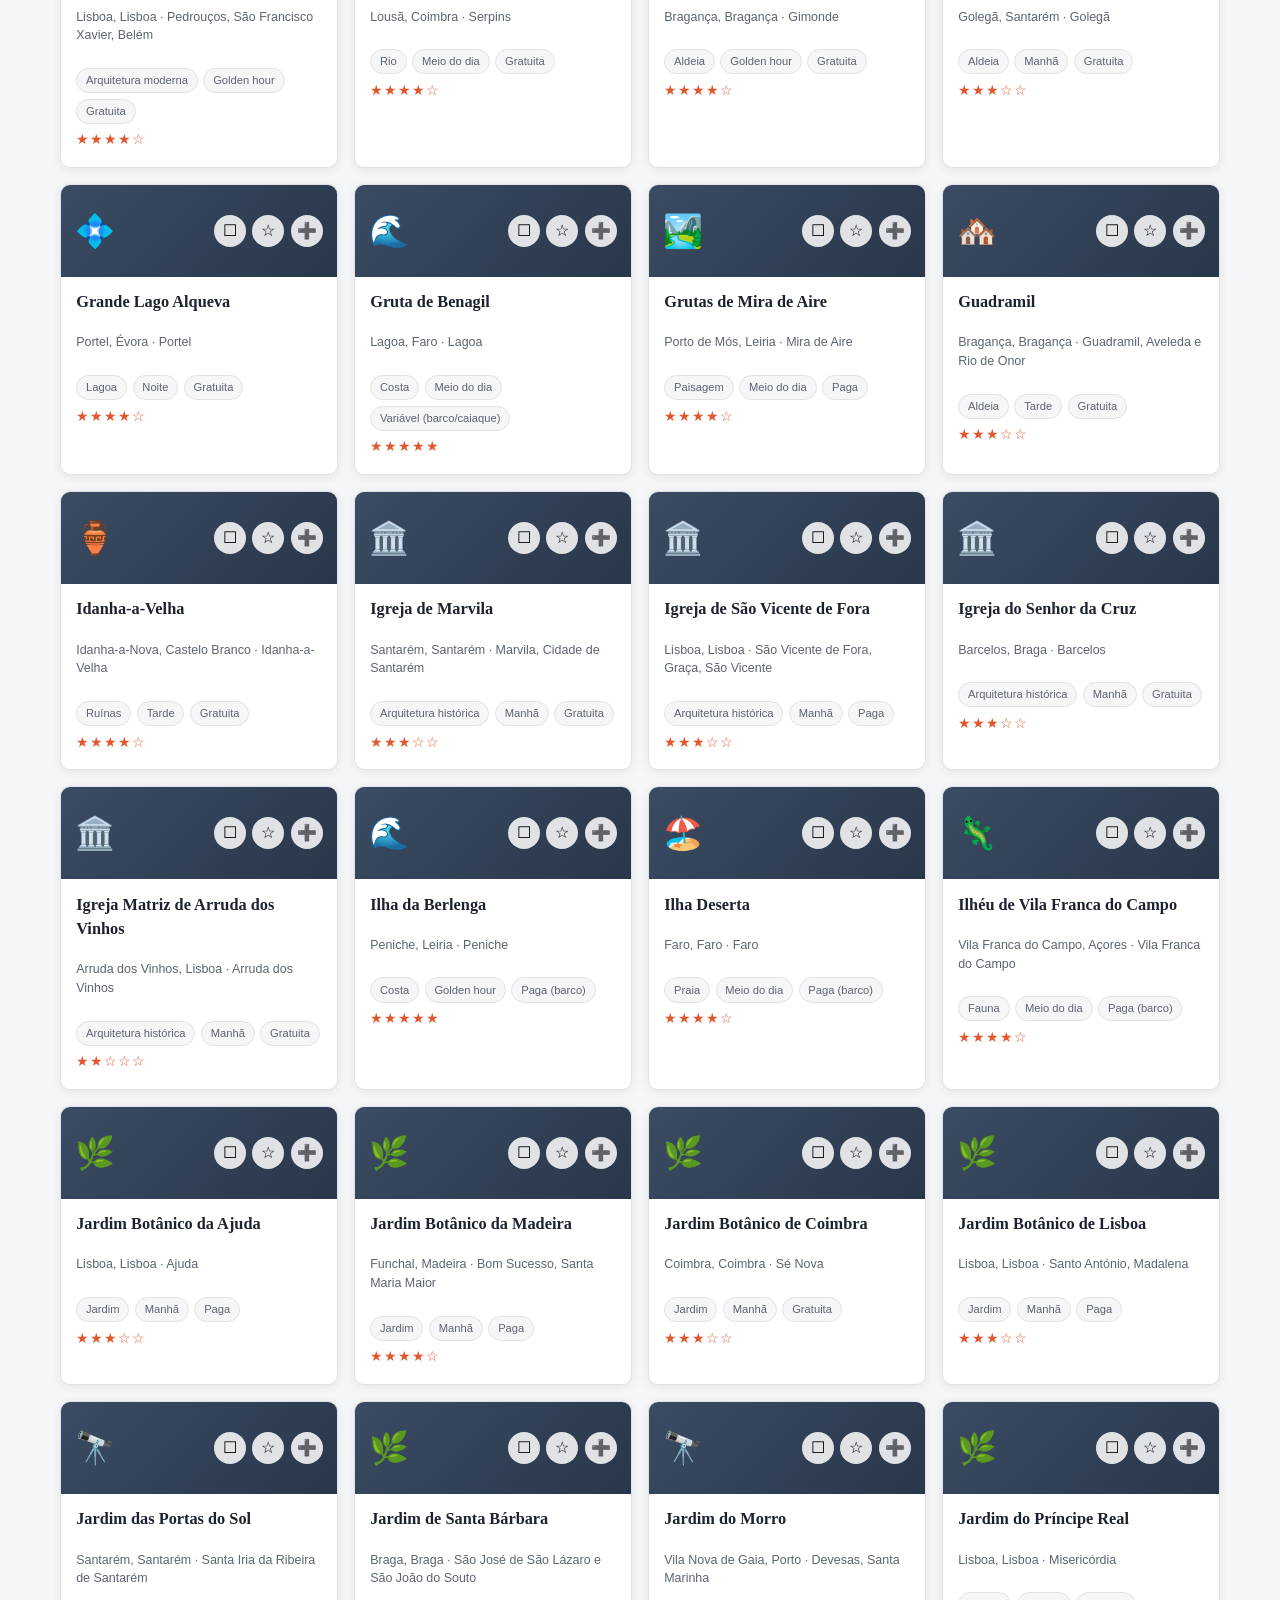
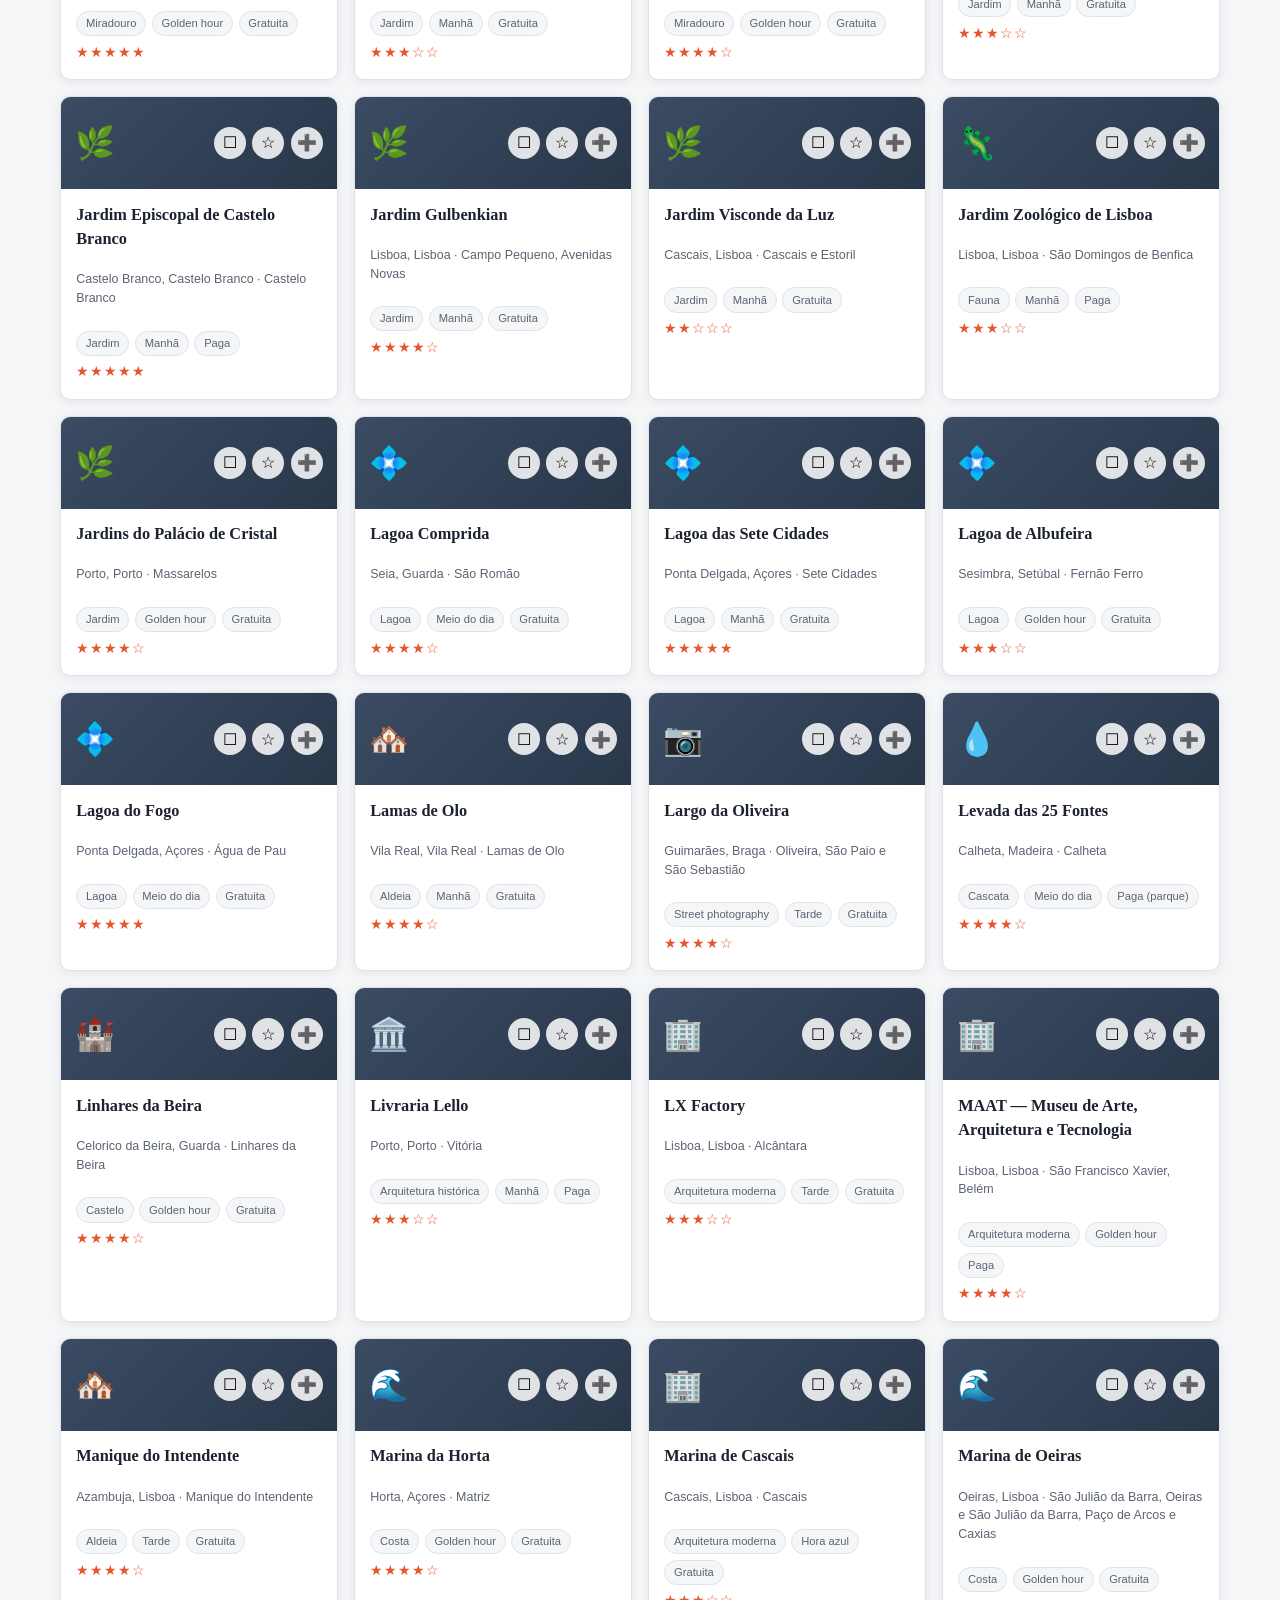
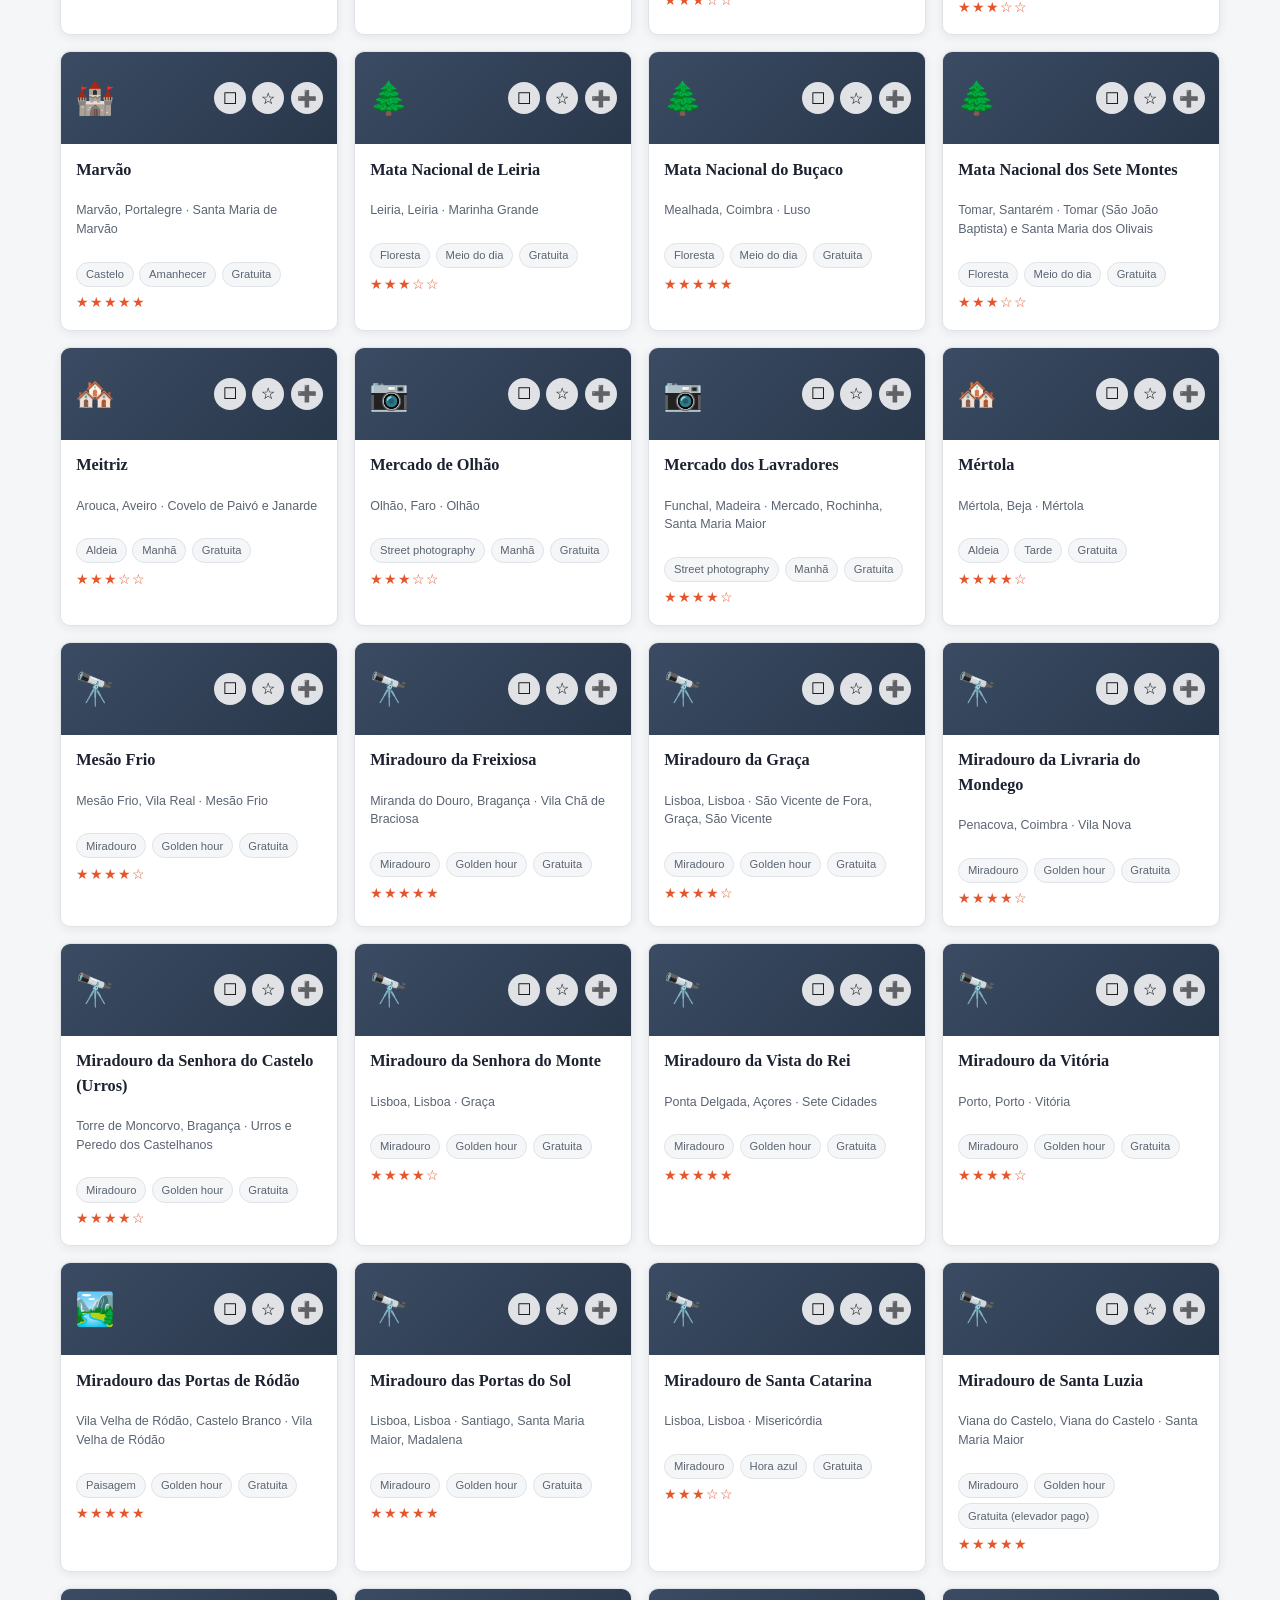
==== commit 784f436c: "Adicionar construtor de roteiros (Roteiro) Nova página Roteiro.html permite montar uma lista ordenad" ====
--- a/explorar.html
+++ b/explorar.html
@@ -23,6 +23,7 @@
       <a href="index.html">Início</a>
       <a href="mapa.html">Mapa</a>
       <a href="explorar.html" class="is-current">Explorar</a>
+      <a href="roteiro.html">Roteiro <span class="nav-badge" id="nav-roteiro-count" hidden>0</span></a>
       <a href="pessoal.html">Área pessoal</a>
     </nav>
     <div class="top-bar__actions">
--- a/styles.css
+++ b/styles.css
@@ -3,32 +3,36 @@
    ========================================================================== */
 
 :root {
-  --bg: #f7f5f1;
+  --bg: #f5f6f8;
   --bg-alt: #ffffff;
-  --text: #2a2722;
-  --text-muted: #6b6459;
-  --border: #e3ddd2;
-  --accent: #b4802f;
-  --accent-dark: #8f6423;
+  --text: #1c2230;
+  --text-muted: #5b6472;
+  --border: #dfe3e8;
+  --accent: #e4572e;
+  --accent-dark: #c1451f;
   --accent-contrast: #ffffff;
-  --danger: #a4402f;
-  --shadow: 0 2px 10px rgba(40, 32, 15, 0.08);
-  --shadow-lg: 0 12px 32px rgba(40, 32, 15, 0.18);
+  --banner-start: #3a4b63;
+  --banner-end: #29374a;
+  --danger: #b3261e;
+  --shadow: 0 2px 10px rgba(28, 34, 48, 0.08);
+  --shadow-lg: 0 12px 32px rgba(28, 34, 48, 0.16);
   --radius: 10px;
   --font-body: -apple-system, BlinkMacSystemFont, "Segoe UI", Roboto, Helvetica, Arial, sans-serif;
   --font-heading: Georgia, "Times New Roman", serif;
 }
 
 [data-theme="dark"] {
-  --bg: #17150f;
-  --bg-alt: #221f18;
-  --text: #ece7db;
-  --text-muted: #a99f8b;
-  --border: #35301f;
-  --accent: #d6a24a;
-  --accent-dark: #e8b862;
-  --accent-contrast: #17150f;
-  --danger: #d97a63;
+  --bg: #12151c;
+  --bg-alt: #1b212c;
+  --text: #e8eaed;
+  --text-muted: #9aa3af;
+  --border: #2a313d;
+  --accent: #f2673d;
+  --accent-dark: #ff8a63;
+  --accent-contrast: #12151c;
+  --banner-start: #4a5f7d;
+  --banner-end: #34455c;
+  --danger: #ff6b5b;
   --shadow: 0 2px 10px rgba(0, 0, 0, 0.35);
   --shadow-lg: 0 16px 40px rgba(0, 0, 0, 0.5);
 }
@@ -188,10 +192,21 @@
   background: var(--bg);
   border: 1px solid var(--border);
   border-radius: 999px;
+  color: var(--text-muted);
+  overflow: hidden;
+  transition: border-color 0.15s ease;
+}
+.breakdown__list li strong { color: var(--text); }
+.breakdown__list li a {
+  display: block;
   padding: 0.25rem 0.65rem;
-  color: var(--text-muted);
-}
-.breakdown__list li strong { color: var(--text); }
+  color: inherit;
+  text-decoration: none;
+}
+.breakdown__list li:has(a) { cursor: pointer; }
+.breakdown__list li:has(a:hover) { border-color: var(--accent); }
+.breakdown__list li a:hover,
+.breakdown__list li a:hover strong { color: var(--accent); }
 
 /* ---------- Toolbar ---------- */
 .toolbar { margin-bottom: 0.5rem; }
@@ -203,6 +218,7 @@
   margin-bottom: 0.6rem;
   align-items: center;
 }
+.toolbar__row[hidden] { display: none; }
 
 .search-input, .select {
   font-family: var(--font-body);
@@ -313,11 +329,13 @@
   justify-content: space-between;
   padding: 0.7rem 0.9rem;
   font-size: 2rem;
-  background: linear-gradient(135deg, var(--accent) 0%, var(--accent-dark) 100%);
+  background: linear-gradient(135deg, var(--banner-start) 0%, var(--banner-end) 100%);
   color: #fff;
   position: relative;
 }
+.location-card__toggles { display: flex; gap: 0.4rem; }
 .location-card__toggle {
+  font-family: inherit;
   background: rgba(255,255,255,0.85);
   border: none;
   border-radius: 50%;
@@ -330,6 +348,7 @@
   justify-content: center;
 }
 .location-card__toggle.is-active { background: #fff; }
+.location-card__toggle:focus-visible { outline: 2px solid var(--accent-dark); outline-offset: 2px; }
 
 .location-card__body { padding: 0.85rem 0.95rem 1rem; display: flex; flex-direction: column; gap: 0.4rem; flex: 1; }
 .location-card__title { font-size: 1.02rem; font-family: var(--font-heading); }
@@ -395,7 +414,7 @@
 .detail-header__banner {
   height: 110px;
   border-radius: var(--radius);
-  background: linear-gradient(135deg, var(--accent) 0%, var(--accent-dark) 100%);
+  background: linear-gradient(135deg, var(--banner-start) 0%, var(--banner-end) 100%);
   display: flex;
   align-items: center;
   justify-content: center;
@@ -427,9 +446,18 @@
 .detail-grid .detail-item { font-size: 0.85rem; }
 .detail-grid .detail-item span { display: block; color: var(--text-muted); font-size: 0.7rem; text-transform: uppercase; letter-spacing: 0.04em; }
 
-.rating-picker { display: inline-flex; gap: 0.15rem; font-size: 1.3rem; cursor: pointer; }
-.rating-picker__star { color: var(--border); }
+.rating-picker { display: inline-flex; gap: 0.15rem; }
+.rating-picker__star {
+  font-family: inherit;
+  background: none;
+  border: none;
+  padding: 0;
+  font-size: 1.3rem;
+  cursor: pointer;
+  color: var(--border);
+}
 .rating-picker__star.is-filled { color: var(--accent); }
+.rating-picker__star:focus-visible { outline: 2px solid var(--accent-dark); outline-offset: 2px; }
 
 textarea.personal-notes {
   width: 100%;
@@ -507,7 +535,7 @@
 }
 .map-legend__dot--default { background: var(--accent); }
 .map-legend__dot--visited { background: #2f7a4d; }
-.map-legend__dot--favorite { background: #c0392b; }
+.map-legend__dot--favorite { background: #d4a017; }
 
 .map-marker {
   width: 30px;
@@ -523,12 +551,14 @@
 }
 .map-marker span { transform: rotate(45deg); font-size: 0.9rem; }
 .map-marker--visited { background: #2f7a4d; }
-.map-marker--favorite { background: #c0392b; }
-
-.map-popup { min-width: 180px; }
+.map-marker--favorite { background: #d4a017; }
+
+.map-popup { min-width: 200px; }
 .map-popup p { margin: 0.2rem 0; font-size: 0.82rem; color: var(--text-muted); }
-.map-popup__visited { color: #2f7a4d !important; font-weight: 600; }
-.map-popup__link { display: inline-block; margin-top: 0.5rem; font-size: 0.8rem; }
+.map-popup__actions { display: flex; gap: 0.35rem; margin-top: 0.5rem; }
+.map-popup__toggle { flex: 1; font-size: 0.72rem; padding: 0.4rem 0.5rem; white-space: nowrap; }
+.map-popup__roteiro { display: block; width: 100%; margin-top: 0.35rem; font-size: 0.72rem; padding: 0.4rem 0.5rem; }
+.map-popup__link { display: block; text-align: center; margin-top: 0.4rem; font-size: 0.8rem; }
 
 /* ---------- Área pessoal ---------- */
 .personal-tabs { margin-top: 0.5rem; }
@@ -544,6 +574,73 @@
   cursor: pointer;
 }
 .tab-btn.is-active { background: var(--accent); color: var(--accent-contrast); border-color: var(--accent-dark); }
+
+/* ---------- Nav badge (contagem do roteiro) ---------- */
+.nav-badge {
+  display: inline-flex;
+  align-items: center;
+  justify-content: center;
+  min-width: 1.1rem;
+  height: 1.1rem;
+  padding: 0 0.3rem;
+  border-radius: 999px;
+  background: var(--accent);
+  color: var(--accent-contrast);
+  font-size: 0.68rem;
+  font-weight: 600;
+  vertical-align: middle;
+}
+.nav-badge[hidden] { display: none; }
+
+/* ---------- Roteiro ---------- */
+.roteiro-summary { margin-bottom: 1.5rem; }
+.roteiro-summary .stat-cards { grid-template-columns: repeat(2, 1fr); margin-bottom: 1rem; }
+
+.roteiro-list {
+  list-style: none;
+  margin: 0;
+  padding: 0;
+  display: flex;
+  flex-direction: column;
+  gap: 0.75rem;
+}
+.roteiro-item {
+  display: flex;
+  align-items: center;
+  gap: 0.75rem;
+  background: var(--bg-alt);
+  border: 1px solid var(--border);
+  border-radius: var(--radius);
+  box-shadow: var(--shadow);
+  padding: 0.75rem 1rem;
+}
+.roteiro-item__index {
+  flex: 0 0 auto;
+  width: 1.6rem;
+  height: 1.6rem;
+  border-radius: 50%;
+  background: var(--bg);
+  border: 1px solid var(--border);
+  display: flex;
+  align-items: center;
+  justify-content: center;
+  font-size: 0.8rem;
+  font-weight: 600;
+  color: var(--text-muted);
+}
+.roteiro-item__icon { flex: 0 0 auto; font-size: 1.6rem; }
+.roteiro-item__body { flex: 1; min-width: 0; }
+.roteiro-item__title {
+  display: block;
+  font-family: var(--font-heading);
+  font-size: 1rem;
+  color: var(--text);
+  text-decoration: none;
+}
+.roteiro-item__title:hover { color: var(--accent-dark); }
+.roteiro-item__place { margin: 0.1rem 0 0.4rem; font-size: 0.78rem; color: var(--text-muted); }
+.roteiro-item__actions { flex: 0 0 auto; display: flex; gap: 0.3rem; }
+.roteiro-item__actions .icon-btn:disabled { opacity: 0.35; cursor: default; }
 
 /* ---------- Utilitários ---------- */
 .hide-desktop { display: none; }
@@ -594,7 +691,8 @@
 /* ---------- Impressão ---------- */
 @media print {
   .top-bar, .dashboard, .toolbar, .results-count, .locations-grid,
-  .empty-state, .site-footer, .skip-link, .back-link {
+  .empty-state, .site-footer, .skip-link, .back-link,
+  .roteiro-summary, .roteiro-list {
     display: none !important;
   }
   #print-view { display: block; }
